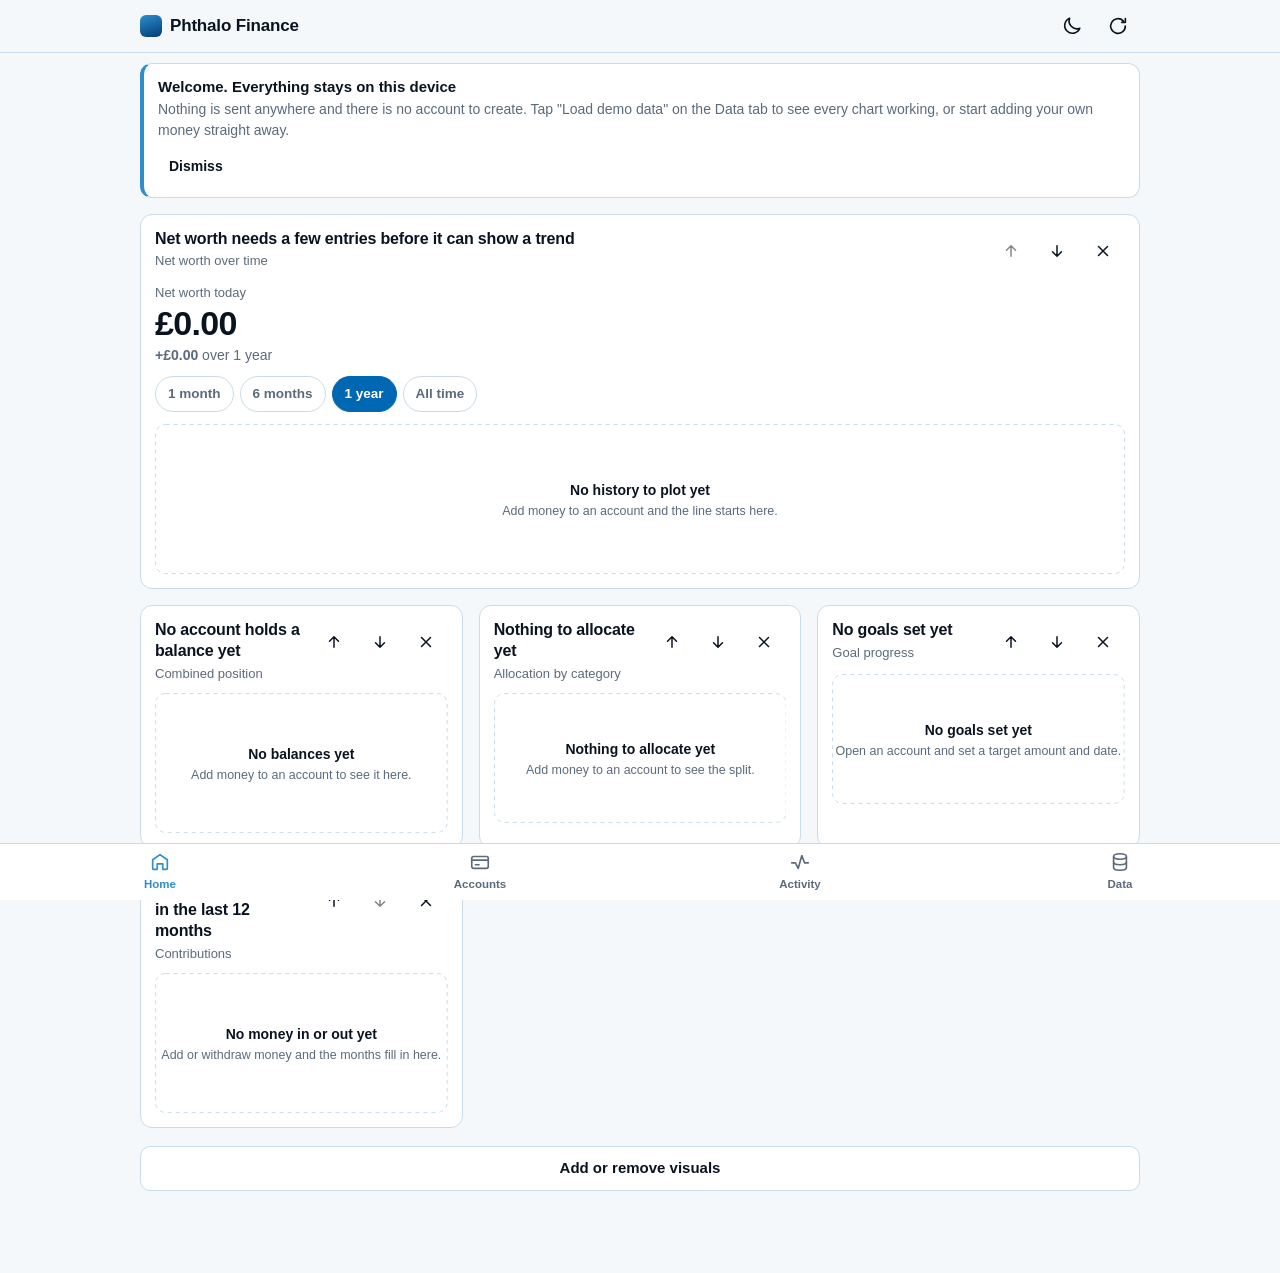
==== index.html @ 9fa89b0c "Add interface, charts, storage, PWA wrapper and browser test page Charts are hand drawn inline SVG a" ====
<!doctype html>
<html lang="en-GB" data-theme="dark">
<head>
<meta charset="utf-8">
<meta name="viewport" content="width=device-width, initial-scale=1, viewport-fit=cover">
<title>Phthalo Finance</title>
<meta name="description" content="A private net worth and savings tracker that keeps all of its data on your own device.">
<meta name="theme-color" content="#000F26" media="(prefers-color-scheme: dark)">
<meta name="theme-color" content="#F4F8FB" media="(prefers-color-scheme: light)">
<meta name="apple-mobile-web-app-capable" content="yes">
<meta name="apple-mobile-web-app-status-bar-style" content="black-translucent">
<meta name="apple-mobile-web-app-title" content="Phthalo">
<meta name="color-scheme" content="dark light">

<!-- Every path is relative so the app works from a project subfolder. -->
<link rel="manifest" href="./manifest.json">
<link rel="icon" href="./icons/icon-192.png" sizes="192x192" type="image/png">
<link rel="apple-touch-icon" href="./icons/apple-touch-icon.png">
<link rel="stylesheet" href="./styles.css">

<script>
  /* Resolve the saved theme before the first paint so there is no flash.
     Kept inline and tiny on purpose. */
  (function () {
    try {
      var raw = localStorage.getItem('phthalo.finance.v1');
      var setting = 'system';
      if (raw) {
        var parsed = JSON.parse(raw);
        if (parsed && parsed.settings && parsed.settings.theme) setting = parsed.settings.theme;
      }
      var resolved = setting;
      if (setting === 'system') {
        /* Dark is the default, so light is only used when the system asks for it. */
        resolved = window.matchMedia && window.matchMedia('(prefers-color-scheme: light)').matches
          ? 'light' : 'dark';
      }
      document.documentElement.setAttribute('data-theme', resolved);
    } catch (error) {
      document.documentElement.setAttribute('data-theme', 'dark');
    }
  }());
</script>
</head>
<body>

<header class="app-header">
  <div class="shell app-header-inner">
    <h1 class="app-title"><span class="app-mark" aria-hidden="true"></span> Phthalo Finance</h1>
    <div style="display:flex;gap:2px">
      <button type="button" class="button is-icon is-quiet" data-action="toggle-theme"
              aria-label="Switch between the light and dark theme" title="Switch theme">
        <svg class="tab-icon" viewBox="0 0 24 24" fill="none" stroke="currentColor" stroke-width="1.8" aria-hidden="true">
          <path d="M20.5 14.5A8.5 8.5 0 0 1 9.5 3.5a8.5 8.5 0 1 0 11 11Z" stroke-linejoin="round"/>
        </svg>
      </button>
      <button type="button" class="button is-icon is-quiet" data-action="refresh-prices"
              aria-label="Refresh unit prices from the internet" title="Refresh prices">
        <svg class="tab-icon" viewBox="0 0 24 24" fill="none" stroke="currentColor" stroke-width="1.8" aria-hidden="true">
          <path d="M20 12a8 8 0 1 1-2.3-5.6M20 4v4h-4" stroke-linecap="round" stroke-linejoin="round"/>
        </svg>
      </button>
    </div>
  </div>
</header>

<div class="shell">
  <div class="banner-area" id="banners" role="status" aria-live="polite"></div>
</div>

<main class="shell" id="main">
  <section id="view-home" class="view" aria-label="Home"></section>
  <section id="view-accounts" class="view" aria-label="Accounts" hidden></section>
  <section id="view-activity" class="view" aria-label="Activity" hidden></section>
  <section id="view-data" class="view" aria-label="Data and settings" hidden></section>
</main>

<nav class="tabbar" aria-label="Main">
  <button type="button" data-action="go" data-view="home" aria-current="page">
    <svg class="tab-icon" viewBox="0 0 24 24" fill="none" stroke="currentColor" stroke-width="1.8" aria-hidden="true">
      <path d="M4 19V9.5L12 4l8 5.5V19a1 1 0 0 1-1 1h-4v-6H9v6H5a1 1 0 0 1-1-1Z" stroke-linejoin="round"/>
    </svg>
    Home
  </button>
  <button type="button" data-action="go" data-view="accounts">
    <svg class="tab-icon" viewBox="0 0 24 24" fill="none" stroke="currentColor" stroke-width="1.8" aria-hidden="true">
      <rect x="3" y="6" width="18" height="13" rx="2"/><path d="M3 10h18M7 15h4" stroke-linecap="round"/>
    </svg>
    Accounts
  </button>
  <button type="button" data-action="go" data-view="activity">
    <svg class="tab-icon" viewBox="0 0 24 24" fill="none" stroke="currentColor" stroke-width="1.8" aria-hidden="true">
      <path d="M3 13h4l3 6 4-14 3 8h4" stroke-linecap="round" stroke-linejoin="round"/>
    </svg>
    Activity
  </button>
  <button type="button" data-action="go" data-view="data">
    <svg class="tab-icon" viewBox="0 0 24 24" fill="none" stroke="currentColor" stroke-width="1.8" aria-hidden="true">
      <ellipse cx="12" cy="6" rx="7" ry="3"/><path d="M5 6v6c0 1.7 3.1 3 7 3s7-1.3 7-3V6" />
      <path d="M5 12v6c0 1.7 3.1 3 7 3s7-1.3 7-3v-6"/>
    </svg>
    Data
  </button>
</nav>

<div class="sheet-backdrop" id="sheet-backdrop" hidden>
  <div class="sheet" id="sheet" role="dialog" aria-modal="true" aria-labelledby="sheet-title"></div>
</div>

<div class="tooltip" id="tooltip" role="tooltip" hidden></div>

<div class="recovery" id="recovery" hidden>
  <div class="recovery-inner">
    <h2>Something went wrong</h2>
    <p id="recovery-message">The app hit an unexpected problem. Your saved data has not been touched.
      Export a copy before you do anything else, then reload the page.</p>
    <div class="banner-actions">
      <button type="button" class="button is-primary" data-action="recovery-export">Export a backup</button>
      <button type="button" class="button" data-action="recovery-reload">Reload the app</button>
    </div>
    <details>
      <summary style="cursor:pointer;font-size:14px;min-height:44px;display:flex;align-items:center">Technical detail</summary>
      <pre id="recovery-detail"></pre>
    </details>
  </div>
</div>

<noscript>
  <div class="shell" style="padding-top:24px">
    <p style="font-size:15px">Phthalo Finance needs JavaScript to work. Everything runs on your
      own device and nothing is sent anywhere, but the app cannot draw the charts without it.</p>
  </div>
</noscript>

<script type="module" src="./src/app.js"></script>
</body>
</html>
---- styles.css ----
/* ==================================================================
   Phthalo Finance
   ------------------------------------------------------------------
   The palette is defined once here and used everywhere. Dark is the
   default. An inline script in index.html resolves the saved setting
   (system, light or dark) into a data-theme attribute on <html> before
   the first paint, so there is no flash and the CSS only needs two
   palettes rather than three.
   ================================================================== */

:root {
  /* The Phthalo Blue scale. These never change between themes. */
  --phthalo-950: #000F26;
  --phthalo-900: #001B3D;
  --phthalo-800: #002B5C;
  --phthalo-700: #003D7A;
  --phthalo-600: #005098;
  --phthalo-500: #0068B3;
  --phthalo-400: #2E8ECB;
  --phthalo-300: #6BB3DE;
  --phthalo-200: #A8D3EC;
  --phthalo-100: #D6E9F6;
  --phthalo-050: #EEF6FC;

  /* Supporting colours, used sparingly. */
  --positive: #1E8C6E;
  --negative: #C1452F;
  --accent:   #E0A33D;

  --radius: 12px;
  --gap: 16px;
  --tap: 44px;               /* minimum touch target */
  --font: -apple-system, BlinkMacSystemFont, "Segoe UI", Roboto, "Helvetica Neue",
          Arial, "Noto Sans", sans-serif;
  --shell: 720px;
}

/* ---------- Dark theme, the default ---------- */
:root, :root[data-theme="dark"] {
  --canvas:  #000F26;
  --surface: #001B3D;
  --raised:  #002B5C;
  --ink:     #EEF6FC;
  --muted:   #8FB4CE;
  --hairline: #2E5D85;
  --track:   #002B5C;

  /* Text safe variants. The specified --positive and --accent do not
     reach WCAG AA as body text, so text uses these instead. */
  --positive-text: #209475;
  --negative-text: #D4614D;
  --accent-text:   #E0A33D;

  /* Account series colours. On a dark background the scale runs from
     light to dark so every series stays visible. An account keeps the
     same slot, and therefore the same meaning, in every visual. */
  --series-0:  #EEF6FC;
  --series-1:  #D6E9F6;
  --series-2:  #A8D3EC;
  --series-3:  #6BB3DE;
  --series-4:  #2E8ECB;
  --series-5:  #0068B3;
  --series-6:  #005098;
  --series-7:  #003D7A;
  --series-8:  #002B5C;
  --series-9:  #001B3D;
  --series-10: #000F26;

  --series-0-text:  #0A1420;
  --series-1-text:  #0A1420;
  --series-2-text:  #0A1420;
  --series-3-text:  #0A1420;
  --series-4-text:  #0A1420;
  --series-5-text:  #FFFFFF;
  --series-6-text:  #FFFFFF;
  --series-7-text:  #FFFFFF;
  --series-8-text:  #FFFFFF;
  --series-9-text:  #FFFFFF;
  --series-10-text: #FFFFFF;
}

/* ---------- Light theme ---------- */
:root[data-theme="light"] {
  --canvas:  #F4F8FB;
  --surface: #FFFFFF;
  --raised:  #EEF6FC;
  --ink:     #0A1420;
  --muted:   #5B6B7C;
  --hairline: #C9DCEA;
  --track:   #D6E9F6;

  --positive-text: #1B7E63;
  --negative-text: #C1452F;
  --accent-text:   #966617;

  --series-0:  #000F26;
  --series-1:  #001B3D;
  --series-2:  #002B5C;
  --series-3:  #003D7A;
  --series-4:  #005098;
  --series-5:  #0068B3;
  --series-6:  #2E8ECB;
  --series-7:  #6BB3DE;
  --series-8:  #A8D3EC;
  --series-9:  #D6E9F6;
  --series-10: #EEF6FC;

  --series-0-text:  #FFFFFF;
  --series-1-text:  #FFFFFF;
  --series-2-text:  #FFFFFF;
  --series-3-text:  #FFFFFF;
  --series-4-text:  #FFFFFF;
  --series-5-text:  #FFFFFF;
  --series-6-text:  #0A1420;
  --series-7-text:  #0A1420;
  --series-8-text:  #0A1420;
  --series-9-text:  #0A1420;
  --series-10-text: #0A1420;
}

/* ================= Base ================= */

*, *::before, *::after { box-sizing: border-box; }

html { -webkit-text-size-adjust: 100%; }

body {
  margin: 0;
  font-family: var(--font);
  font-size: 16px;              /* never below the 14px minimum */
  line-height: 1.5;
  color: var(--ink);
  background: var(--canvas);
  font-variant-numeric: tabular-nums;
  overflow-x: hidden;           /* nothing may scroll sideways */
  padding-bottom: calc(72px + env(safe-area-inset-bottom, 0px));
  -webkit-tap-highlight-color: transparent;
}

h1, h2, h3 { line-height: 1.3; margin: 0; font-weight: 650; }
p { margin: 0; }
ul, ol, dl, dd { margin: 0; padding: 0; list-style: none; }

:focus-visible {
  outline: 3px solid var(--accent);
  outline-offset: 2px;
  border-radius: 4px;
}

.visually-hidden {
  position: absolute; width: 1px; height: 1px; margin: -1px;
  padding: 0; overflow: hidden; clip: rect(0 0 0 0); white-space: nowrap; border: 0;
}

/* ================= Shell ================= */

.shell {
  max-width: var(--shell);
  margin: 0 auto;
  padding: 0 12px;
  padding-left: max(12px, env(safe-area-inset-left, 0px));
  padding-right: max(12px, env(safe-area-inset-right, 0px));
}

.app-header {
  position: sticky;
  top: 0;
  z-index: 20;
  background: var(--canvas);
  padding-top: env(safe-area-inset-top, 0px);
  border-bottom: 1px solid var(--hairline);
}

.app-header-inner {
  display: flex;
  align-items: center;
  justify-content: space-between;
  gap: 8px;
  min-height: 52px;
}

.app-title {
  font-size: 17px;
  letter-spacing: -0.01em;
  display: flex;
  align-items: center;
  gap: 8px;
}

.app-mark {
  width: 22px; height: 22px; border-radius: 6px; flex: none;
  background: linear-gradient(160deg, var(--phthalo-400), var(--phthalo-700));
}

/* ================= Banners ================= */

.banner-area { display: grid; gap: 8px; margin: 10px 0 0; }

.banner {
  border: 1px solid var(--hairline);
  border-left: 4px solid var(--accent);
  background: var(--surface);
  border-radius: var(--radius);
  padding: 12px 14px;
  display: grid;
  gap: 8px;
  font-size: 14px;
}
.banner.is-error   { border-left-color: var(--negative); }
.banner.is-success { border-left-color: var(--positive); }
.banner.is-info    { border-left-color: var(--phthalo-400); }

.banner-title { font-weight: 650; font-size: 15px; }
.banner-body { color: var(--muted); }
.banner-actions { display: flex; flex-wrap: wrap; gap: 8px; }

/* ================= Buttons ================= */

.button {
  min-height: var(--tap);
  min-width: var(--tap);
  padding: 10px 16px;
  border-radius: 10px;
  border: 1px solid var(--hairline);
  background: var(--surface);
  color: var(--ink);
  font: inherit;
  font-size: 15px;
  font-weight: 600;
  cursor: pointer;
  display: inline-flex;
  align-items: center;
  justify-content: center;
  gap: 8px;
  transition: transform 90ms ease, background-color 120ms ease, border-color 120ms ease;
}
.button:hover { border-color: var(--phthalo-400); }
.button:active { transform: scale(0.97); background: var(--raised); }

.button.is-primary {
  background: var(--phthalo-500);
  border-color: var(--phthalo-500);
  color: #FFFFFF;
}
.button.is-primary:hover { background: var(--phthalo-600); border-color: var(--phthalo-600); }
.button.is-danger { color: var(--negative-text); border-color: var(--negative-text); }
.button.is-quiet { background: transparent; border-color: transparent; }
.button.is-small { min-height: 36px; padding: 6px 10px; font-size: 14px; }
.button.is-icon { padding: 8px; width: var(--tap); height: var(--tap); }
.button[disabled] { opacity: 0.5; cursor: not-allowed; }

/* ================= Cards and visuals ================= */

.visual-list { display: grid; gap: var(--gap); margin: var(--gap) 0; }

.card {
  background: var(--surface);
  border: 1px solid var(--hairline);
  border-radius: var(--radius);
  padding: 14px;
  overflow: hidden;             /* wide charts never push the page sideways */
}

.card-head {
  display: flex;
  align-items: flex-start;
  justify-content: space-between;
  gap: 8px;
  margin-bottom: 10px;
}

/* The title states the finding, not the mechanic. */
.card-title { font-size: 16px; font-weight: 650; letter-spacing: -0.01em; }
.card-subtitle { font-size: 13px; color: var(--muted); margin-top: 2px; }

.card-tools { display: flex; gap: 2px; flex: none; }

.chart { display: block; max-width: 100%; }

.chart-note { font-size: 12.5px; color: var(--muted); margin-top: 8px; }
.chart-error {
  font-size: 14px; color: var(--negative-text);
  border: 1px dashed var(--negative-text); border-radius: 10px; padding: 12px;
}

/* Chart text, kept above 11px so it stays readable on a phone. */
.axis-label       { font-size: 11.5px; fill: var(--muted); }
.bar-name         { font-size: 13px; fill: var(--ink); font-weight: 600; }
.bar-value        { font-size: 13px; fill: var(--ink); }
.bar-value.is-negative { fill: var(--negative-text); }
.segment-label    { font-size: 12px; font-weight: 650; }
.chart-empty-title { font-size: 14px; fill: var(--ink); font-weight: 600; }
.chart-empty-hint  { font-size: 12.5px; fill: var(--muted); }

/* High data to ink ratio: one faint zero line and nothing else. */
.zero-line { stroke: var(--hairline); stroke-width: 1; }
.line-path { fill: none; stroke: var(--phthalo-400); stroke-width: 2.5;
             stroke-linejoin: round; stroke-linecap: round; }
.line-end  { fill: var(--phthalo-400); }
.area-fill { fill: var(--phthalo-400); opacity: 0.13; }
.bar       { stroke: var(--hairline); stroke-width: 1; }
.goal-track { fill: var(--track); }
.pace-marker { stroke: var(--accent); stroke-width: 2.5; stroke-linecap: round; }
.hit { cursor: pointer; }
.bar:hover, .hit:hover { opacity: 0.85; }

/* ================= Hero ================= */
/* The most important number, top left, first thing read. */

.hero { margin-bottom: 10px; }
.hero-label { font-size: 13px; color: var(--muted); text-transform: none; }
.hero-value {
  font-size: 34px; font-weight: 700; letter-spacing: -0.02em; line-height: 1.15;
  margin: 2px 0;
}
.hero-change { font-size: 14px; font-weight: 600; }
.hero-change.is-positive { color: var(--positive-text); }
.hero-change.is-negative { color: var(--negative-text); }
.hero-change.is-flat     { color: var(--muted); }
.hero-period { color: var(--muted); font-weight: 400; }

.range-row { display: flex; gap: 6px; margin-bottom: 12px; flex-wrap: wrap; }
.range-button {
  min-height: 36px; padding: 6px 12px; border-radius: 999px;
  border: 1px solid var(--hairline); background: transparent; color: var(--muted);
  font: inherit; font-size: 13.5px; font-weight: 600; cursor: pointer;
}
.range-button.is-active {
  background: var(--phthalo-500); border-color: var(--phthalo-500); color: #FFFFFF;
}
.range-button:active { transform: scale(0.96); }

/* ================= Chart keys ================= */

.chart-key {
  display: flex; flex-wrap: wrap; gap: 6px 14px; margin-top: 10px; font-size: 13px;
}
.chart-key li { display: flex; align-items: center; gap: 6px; }
.swatch {
  width: 12px; height: 12px; border-radius: 3px; flex: none;
  border: 1px solid var(--hairline);
}
.key-name { color: var(--ink); }
.key-value { color: var(--muted); }

/* ================= Goals ================= */

.goal-block { padding: 10px 0; border-top: 1px solid var(--hairline); }
.goal-block:first-child { border-top: 0; padding-top: 0; }
.goal-head { display: flex; justify-content: space-between; align-items: baseline; gap: 8px; }
.goal-name { font-weight: 650; font-size: 15px; }
.goal-status { font-size: 12.5px; font-weight: 600; color: var(--muted); }
.status-behind, .status-overdue { color: var(--negative-text); }
.status-ahead, .status-reached, .status-exceeded { color: var(--positive-text); }
.status-on-track { color: var(--accent-text); }

.goal-facts {
  display: grid; grid-template-columns: repeat(2, minmax(0, 1fr));
  gap: 8px 12px; margin-top: 8px; font-size: 13.5px;
}
.goal-facts > div.wide { grid-column: 1 / -1; }
.goal-facts dt { color: var(--muted); font-size: 12.5px; }
.goal-facts dd { margin: 0; font-weight: 600; }

/* ================= Holdings ================= */

.holdings-list { display: grid; gap: 10px; }
.holding {
  display: grid;
  grid-template-columns: 14px 1fr auto;
  grid-template-areas: "sw name value" ". units value" ". price age";
  gap: 2px 8px; align-items: center; font-size: 13.5px;
  padding-bottom: 10px; border-bottom: 1px solid var(--hairline);
}
.holding:last-child { border-bottom: 0; padding-bottom: 0; }
.holding .swatch { grid-area: sw; }
.holding-name  { grid-area: name; font-weight: 650; }
.holding-units { grid-area: units; color: var(--muted); }
.holding-price { grid-area: price; color: var(--muted); font-size: 12.5px; }
.holding-value { grid-area: value; font-weight: 650; text-align: right; }
.holding-age   { grid-area: age; color: var(--muted); font-size: 12.5px; text-align: right; }
.holding-age.is-stale { color: var(--accent-text); }

/* ================= Lists (accounts, activity) ================= */

.row-list { display: grid; gap: 8px; }

.row {
  width: 100%;
  min-height: var(--tap);
  display: grid;
  grid-template-columns: 12px 1fr auto;
  align-items: center;
  gap: 10px;
  padding: 12px;
  background: var(--surface);
  border: 1px solid var(--hairline);
  border-radius: var(--radius);
  color: inherit;
  font: inherit;
  text-align: left;
  cursor: pointer;
}
.row:active { transform: scale(0.995); background: var(--raised); }
.row-stripe { width: 12px; height: 34px; border-radius: 4px; border: 1px solid var(--hairline); }
.row-main { min-width: 0; }
.row-name { font-weight: 650; font-size: 15px; overflow: hidden; text-overflow: ellipsis; white-space: nowrap; }
.row-meta { font-size: 12.5px; color: var(--muted); }
.row-value { font-weight: 650; text-align: right; white-space: nowrap; }
.row-value.is-negative { color: var(--negative-text); }
.row-value .row-sub { display: block; font-weight: 400; font-size: 12.5px; color: var(--muted); }
.row.is-archived { opacity: 0.6; }

.section-head {
  display: flex; align-items: center; justify-content: space-between;
  gap: 8px; margin: 18px 0 10px;
}
.section-title { font-size: 15px; font-weight: 650; }
.section-hint { font-size: 13px; color: var(--muted); margin-bottom: 10px; }

.empty-note {
  border: 1px dashed var(--hairline); border-radius: var(--radius);
  padding: 20px 16px; text-align: center; color: var(--muted); font-size: 14px;
}

/* ================= Forms ================= */

.field { display: grid; gap: 6px; margin-bottom: 14px; }
.field > label { font-size: 13.5px; font-weight: 600; color: var(--muted); }

.input, .select, .textarea {
  width: 100%;
  min-height: var(--tap);
  padding: 11px 12px;
  font: inherit;
  font-size: 16px;              /* 16px stops iOS zooming the page on focus */
  color: var(--ink);
  background: var(--surface);
  border: 1px solid var(--hairline);
  border-radius: 10px;
}
.textarea { min-height: 72px; resize: vertical; }
.input:focus, .select:focus, .textarea:focus { border-color: var(--phthalo-400); }

.field-error { font-size: 13px; color: var(--negative-text); font-weight: 600; }
.field-hint  { font-size: 12.5px; color: var(--muted); }
.input.has-error, .select.has-error { border-color: var(--negative-text); }

.field-row { display: grid; grid-template-columns: 1fr 1fr; gap: 10px; }

.segmented { display: flex; gap: 0; border: 1px solid var(--hairline); border-radius: 10px; overflow: hidden; }
.segmented button {
  flex: 1; min-height: var(--tap); border: 0; background: var(--surface);
  color: var(--muted); font: inherit; font-size: 14.5px; font-weight: 600; cursor: pointer;
}
.segmented button + button { border-left: 1px solid var(--hairline); }
.segmented button[aria-pressed="true"] { background: var(--phthalo-500); color: #FFFFFF; }

.form-actions { display: flex; gap: 10px; margin-top: 18px; }
.form-actions .button { flex: 1; }

/* ================= Sheet (modal) ================= */

.sheet-backdrop {
  position: fixed; inset: 0; z-index: 50;
  background: rgba(0, 15, 38, 0.55);
  display: flex; align-items: flex-end; justify-content: center;
}
.sheet-backdrop[hidden] { display: none; }

.sheet {
  background: var(--canvas);
  width: 100%; max-width: var(--shell);
  max-height: 92vh; overflow-y: auto;
  border-radius: 16px 16px 0 0;
  border: 1px solid var(--hairline);
  padding: 16px;
  padding-bottom: calc(20px + env(safe-area-inset-bottom, 0px));
  animation: sheet-in 180ms ease-out;
}
@keyframes sheet-in { from { transform: translateY(18px); opacity: 0.6; } to { transform: none; opacity: 1; } }

.sheet-head {
  display: flex; align-items: center; justify-content: space-between;
  gap: 8px; margin-bottom: 14px; position: sticky; top: -16px;
  background: var(--canvas); padding: 4px 0 8px; z-index: 1;
}
.sheet-title { font-size: 18px; font-weight: 650; }

/* ================= Bottom navigation ================= */

.tabbar {
  position: fixed; bottom: 0; left: 0; right: 0; z-index: 30;
  display: flex;
  background: var(--surface);
  border-top: 1px solid var(--hairline);
  padding-bottom: env(safe-area-inset-bottom, 0px);
}
.tabbar button {
  flex: 1; min-height: 56px; border: 0; background: transparent;
  color: var(--muted); font: inherit; font-size: 11.5px; font-weight: 600;
  cursor: pointer; display: flex; flex-direction: column; align-items: center;
  justify-content: center; gap: 3px; padding: 6px 2px;
}
.tabbar button[aria-current="page"] { color: var(--phthalo-400); }
.tabbar button:active { background: var(--raised); }
.tab-icon { width: 22px; height: 22px; display: block; }

/* ================= Tooltip ================= */

.tooltip {
  position: fixed; z-index: 60; pointer-events: none;
  background: var(--ink); color: var(--canvas);
  font-size: 13px; font-weight: 600; line-height: 1.35;
  padding: 7px 10px; border-radius: 8px; max-width: 230px;
}
.tooltip[hidden] { display: none; }

/* ================= Gallery ================= */

.gallery-item {
  display: grid; grid-template-columns: 1fr auto auto auto;
  align-items: center; gap: 8px;
  padding: 10px 12px; border: 1px solid var(--hairline);
  border-radius: var(--radius); background: var(--surface);
}
.gallery-name { font-weight: 650; font-size: 14.5px; }
.gallery-blurb { font-size: 12.5px; color: var(--muted); }

.switch { min-width: var(--tap); min-height: var(--tap); display: grid; place-items: center; }

/* ================= Recovery screen ================= */

.recovery {
  position: fixed; inset: 0; z-index: 100;
  background: var(--canvas); color: var(--ink);
  padding: 24px; padding-top: calc(24px + env(safe-area-inset-top, 0px));
  overflow-y: auto;
}
.recovery[hidden] { display: none; }
.recovery-inner { max-width: 560px; margin: 0 auto; display: grid; gap: 14px; }
.recovery h2 { font-size: 20px; }
.recovery p { font-size: 15px; color: var(--muted); }
.recovery pre {
  background: var(--surface); border: 1px solid var(--hairline); border-radius: 10px;
  padding: 12px; font-size: 12px; overflow-x: auto; white-space: pre-wrap; word-break: break-word;
  max-height: 220px; color: var(--ink);
}

/* ================= Wider screens ================= */

@media (min-width: 640px) {
  .shell { padding: 0 20px; }
  .visual-list { grid-template-columns: repeat(2, minmax(0, 1fr)); }
  .visual-list > .card.is-wide { grid-column: 1 / -1; }
  .goal-facts { grid-template-columns: repeat(3, minmax(0, 1fr)); }
  .sheet { border-radius: 16px; margin-bottom: 24px; }
  .sheet-backdrop { align-items: center; padding: 20px; }
}

@media (min-width: 900px) {
  :root { --shell: 1040px; }
  .visual-list { grid-template-columns: repeat(3, minmax(0, 1fr)); }
}

@media (prefers-reduced-motion: reduce) {
  *, *::before, *::after {
    animation-duration: 0.01ms !important;
    transition-duration: 0.01ms !important;
  }
}

@media print {
  .tabbar, .card-tools, .range-row, .banner-actions { display: none !important; }
}
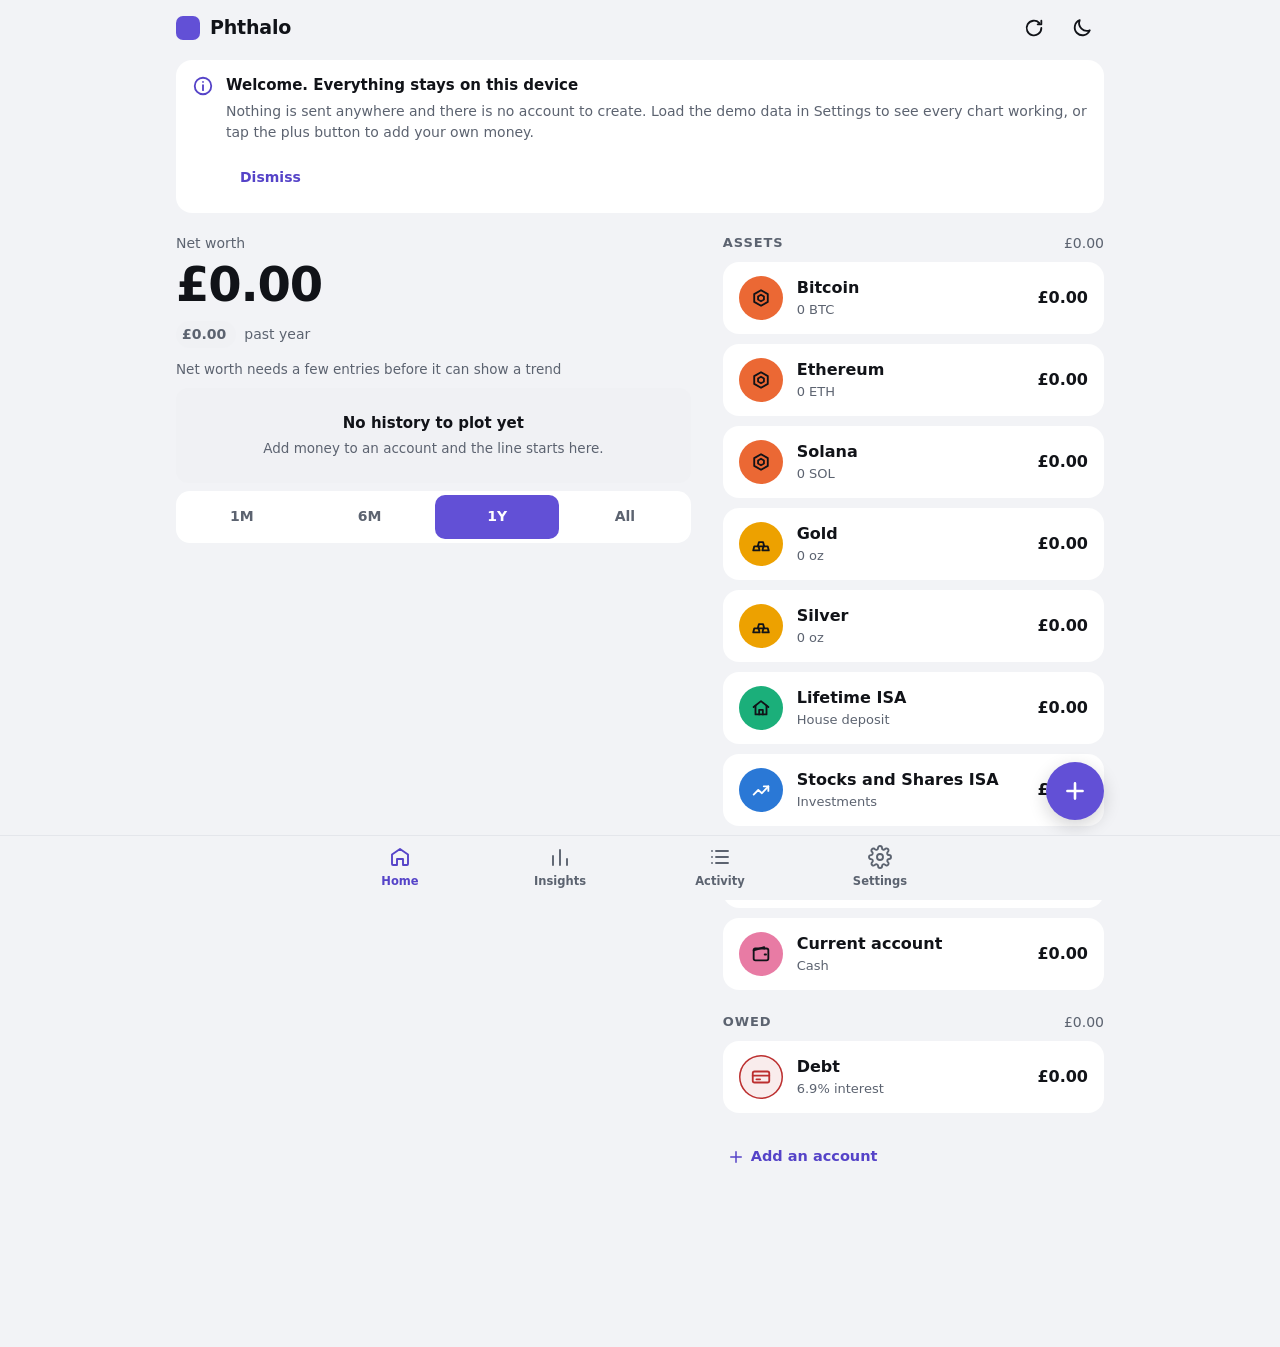
==== commit 223cc942: "Redesign: near black theme and Savings Goal style screens The dark theme was navy on navy with dark " ====
--- a/index.html
+++ b/index.html
@@ -5,23 +5,26 @@
 <meta name="viewport" content="width=device-width, initial-scale=1, viewport-fit=cover">
 <title>Phthalo Finance</title>
 <meta name="description" content="A private net worth and savings tracker that keeps all of its data on your own device.">
-<meta name="theme-color" content="#000F26" media="(prefers-color-scheme: dark)">
-<meta name="theme-color" content="#F4F8FB" media="(prefers-color-scheme: light)">
+<meta name="theme-color" content="#0F1013">
 <meta name="apple-mobile-web-app-capable" content="yes">
+<meta name="mobile-web-app-capable" content="yes">
 <meta name="apple-mobile-web-app-status-bar-style" content="black-translucent">
 <meta name="apple-mobile-web-app-title" content="Phthalo">
 <meta name="color-scheme" content="dark light">
 
 <!-- Every path is relative so the app works from a project subfolder. -->
 <link rel="manifest" href="./manifest.json">
+<link rel="icon" href="./icons/favicon-32.png" sizes="32x32" type="image/png">
 <link rel="icon" href="./icons/icon-192.png" sizes="192x192" type="image/png">
 <link rel="apple-touch-icon" href="./icons/apple-touch-icon.png">
 <link rel="stylesheet" href="./styles.css">
 
 <script>
   /* Resolve the saved theme before the first paint so there is no flash.
-     Kept inline and tiny on purpose. */
+     Kept inline and tiny on purpose. Dark is used unless the system or the
+     saved setting asks for light. */
   (function () {
+    var resolved = 'dark';
     try {
       var raw = localStorage.getItem('phthalo.finance.v1');
       var setting = 'system';
@@ -29,35 +32,36 @@
         var parsed = JSON.parse(raw);
         if (parsed && parsed.settings && parsed.settings.theme) setting = parsed.settings.theme;
       }
-      var resolved = setting;
-      if (setting === 'system') {
-        /* Dark is the default, so light is only used when the system asks for it. */
+      resolved = setting;
+      if (setting !== 'light' && setting !== 'dark') {
         resolved = window.matchMedia && window.matchMedia('(prefers-color-scheme: light)').matches
           ? 'light' : 'dark';
       }
-      document.documentElement.setAttribute('data-theme', resolved);
     } catch (error) {
-      document.documentElement.setAttribute('data-theme', 'dark');
+      resolved = 'dark';
     }
+    document.documentElement.setAttribute('data-theme', resolved);
+    var meta = document.querySelector('meta[name="theme-color"]');
+    if (meta) meta.setAttribute('content', resolved === 'light' ? '#F2F3F6' : '#0F1013');
   }());
 </script>
 </head>
 <body>
 
-<header class="app-header">
-  <div class="shell app-header-inner">
-    <h1 class="app-title"><span class="app-mark" aria-hidden="true"></span> Phthalo Finance</h1>
-    <div style="display:flex;gap:2px">
-      <button type="button" class="button is-icon is-quiet" data-action="toggle-theme"
-              aria-label="Switch between the light and dark theme" title="Switch theme">
-        <svg class="tab-icon" viewBox="0 0 24 24" fill="none" stroke="currentColor" stroke-width="1.8" aria-hidden="true">
-          <path d="M20.5 14.5A8.5 8.5 0 0 1 9.5 3.5a8.5 8.5 0 1 0 11 11Z" stroke-linejoin="round"/>
+<header class="appbar" id="appbar">
+  <div class="shell appbar-inner">
+    <h1 class="brand"><span class="brand-mark" aria-hidden="true"></span>Phthalo</h1>
+    <div class="appbar-actions">
+      <button type="button" class="icon-button" data-action="refresh-prices"
+              aria-label="Refresh unit prices from the internet" title="Refresh prices">
+        <svg viewBox="0 0 24 24" fill="none" stroke="currentColor" stroke-width="2" aria-hidden="true">
+          <path d="M20 12a8 8 0 1 1-2.3-5.6M20 4v4h-4" stroke-linecap="round" stroke-linejoin="round"/>
         </svg>
       </button>
-      <button type="button" class="button is-icon is-quiet" data-action="refresh-prices"
-              aria-label="Refresh unit prices from the internet" title="Refresh prices">
-        <svg class="tab-icon" viewBox="0 0 24 24" fill="none" stroke="currentColor" stroke-width="1.8" aria-hidden="true">
-          <path d="M20 12a8 8 0 1 1-2.3-5.6M20 4v4h-4" stroke-linecap="round" stroke-linejoin="round"/>
+      <button type="button" class="icon-button" data-action="toggle-theme"
+              aria-label="Switch between the light and dark theme" title="Switch theme">
+        <svg viewBox="0 0 24 24" fill="none" stroke="currentColor" stroke-width="2" aria-hidden="true">
+          <path d="M20.5 14.5A8.5 8.5 0 0 1 9.5 3.5a8.5 8.5 0 1 0 11 11Z" stroke-linejoin="round"/>
         </svg>
       </button>
     </div>
@@ -70,41 +74,48 @@
 
 <main class="shell" id="main">
   <section id="view-home" class="view" aria-label="Home"></section>
-  <section id="view-accounts" class="view" aria-label="Accounts" hidden></section>
+  <section id="view-insights" class="view" aria-label="Insights" hidden></section>
   <section id="view-activity" class="view" aria-label="Activity" hidden></section>
-  <section id="view-data" class="view" aria-label="Data and settings" hidden></section>
+  <section id="view-settings" class="view" aria-label="Settings" hidden></section>
+  <section id="view-account" class="view" aria-label="Account" hidden></section>
 </main>
 
-<nav class="tabbar" aria-label="Main">
+<button type="button" class="fab" id="fab" data-action="fab" aria-label="Add an entry">
+  <svg viewBox="0 0 24 24" fill="none" stroke="currentColor" stroke-width="2.4" aria-hidden="true">
+    <path d="M12 5v14M5 12h14" stroke-linecap="round"/>
+  </svg>
+</button>
+
+<nav class="tabbar" id="tabbar" aria-label="Main">
   <button type="button" data-action="go" data-view="home" aria-current="page">
-    <svg class="tab-icon" viewBox="0 0 24 24" fill="none" stroke="currentColor" stroke-width="1.8" aria-hidden="true">
+    <svg viewBox="0 0 24 24" fill="none" stroke="currentColor" stroke-width="1.9" aria-hidden="true">
       <path d="M4 19V9.5L12 4l8 5.5V19a1 1 0 0 1-1 1h-4v-6H9v6H5a1 1 0 0 1-1-1Z" stroke-linejoin="round"/>
     </svg>
-    Home
+    <span>Home</span>
   </button>
-  <button type="button" data-action="go" data-view="accounts">
-    <svg class="tab-icon" viewBox="0 0 24 24" fill="none" stroke="currentColor" stroke-width="1.8" aria-hidden="true">
-      <rect x="3" y="6" width="18" height="13" rx="2"/><path d="M3 10h18M7 15h4" stroke-linecap="round"/>
+  <button type="button" data-action="go" data-view="insights">
+    <svg viewBox="0 0 24 24" fill="none" stroke="currentColor" stroke-width="1.9" aria-hidden="true">
+      <path d="M5 20V11M12 20V5M19 20v-6" stroke-linecap="round"/>
     </svg>
-    Accounts
+    <span>Insights</span>
   </button>
   <button type="button" data-action="go" data-view="activity">
-    <svg class="tab-icon" viewBox="0 0 24 24" fill="none" stroke="currentColor" stroke-width="1.8" aria-hidden="true">
-      <path d="M3 13h4l3 6 4-14 3 8h4" stroke-linecap="round" stroke-linejoin="round"/>
+    <svg viewBox="0 0 24 24" fill="none" stroke="currentColor" stroke-width="1.9" aria-hidden="true">
+      <path d="M8 6h12M8 12h12M8 18h12M4 6h.01M4 12h.01M4 18h.01" stroke-linecap="round"/>
     </svg>
-    Activity
+    <span>Activity</span>
   </button>
-  <button type="button" data-action="go" data-view="data">
-    <svg class="tab-icon" viewBox="0 0 24 24" fill="none" stroke="currentColor" stroke-width="1.8" aria-hidden="true">
-      <ellipse cx="12" cy="6" rx="7" ry="3"/><path d="M5 6v6c0 1.7 3.1 3 7 3s7-1.3 7-3V6" />
-      <path d="M5 12v6c0 1.7 3.1 3 7 3s7-1.3 7-3v-6"/>
+  <button type="button" data-action="go" data-view="settings">
+    <svg viewBox="0 0 24 24" fill="none" stroke="currentColor" stroke-width="1.9" aria-hidden="true">
+      <circle cx="12" cy="12" r="3"/>
+      <path d="M19.4 15a1.7 1.7 0 0 0 .3 1.8l.1.1a2 2 0 1 1-2.8 2.8l-.1-.1a1.7 1.7 0 0 0-1.8-.3 1.7 1.7 0 0 0-1 1.5V21a2 2 0 1 1-4 0v-.1a1.7 1.7 0 0 0-1.1-1.5 1.7 1.7 0 0 0-1.8.3l-.1.1a2 2 0 1 1-2.8-2.8l.1-.1a1.7 1.7 0 0 0 .3-1.8 1.7 1.7 0 0 0-1.5-1H3a2 2 0 1 1 0-4h.1a1.7 1.7 0 0 0 1.5-1.1 1.7 1.7 0 0 0-.3-1.8l-.1-.1a2 2 0 1 1 2.8-2.8l.1.1a1.7 1.7 0 0 0 1.8.3H9a1.7 1.7 0 0 0 1-1.5V3a2 2 0 1 1 4 0v.1a1.7 1.7 0 0 0 1 1.5 1.7 1.7 0 0 0 1.8-.3l.1-.1a2 2 0 1 1 2.8 2.8l-.1.1a1.7 1.7 0 0 0-.3 1.8V9a1.7 1.7 0 0 0 1.5 1H21a2 2 0 1 1 0 4h-.1a1.7 1.7 0 0 0-1.5 1Z"/>
     </svg>
-    Data
+    <span>Settings</span>
   </button>
 </nav>
 
 <div class="sheet-backdrop" id="sheet-backdrop" hidden>
-  <div class="sheet" id="sheet" role="dialog" aria-modal="true" aria-labelledby="sheet-title"></div>
+  <div class="sheet" id="sheet" role="dialog" aria-modal="true" aria-labelledby="sheet-title" tabindex="-1"></div>
 </div>
 
 <div class="tooltip" id="tooltip" role="tooltip" hidden></div>
@@ -114,12 +125,12 @@
     <h2>Something went wrong</h2>
     <p id="recovery-message">The app hit an unexpected problem. Your saved data has not been touched.
       Export a copy before you do anything else, then reload the page.</p>
-    <div class="banner-actions">
+    <div class="button-row">
       <button type="button" class="button is-primary" data-action="recovery-export">Export a backup</button>
       <button type="button" class="button" data-action="recovery-reload">Reload the app</button>
     </div>
     <details>
-      <summary style="cursor:pointer;font-size:14px;min-height:44px;display:flex;align-items:center">Technical detail</summary>
+      <summary>Technical detail</summary>
       <pre id="recovery-detail"></pre>
     </details>
   </div>
@@ -127,11 +138,42 @@
 
 <noscript>
   <div class="shell" style="padding-top:24px">
-    <p style="font-size:15px">Phthalo Finance needs JavaScript to work. Everything runs on your
-      own device and nothing is sent anywhere, but the app cannot draw the charts without it.</p>
+    <p>Phthalo Finance needs JavaScript to work. Everything runs on your own device and nothing
+      is sent anywhere, but the app cannot draw the charts without it.</p>
   </div>
 </noscript>
 
 <script type="module" src="./src/app.js"></script>
+<script>
+  /* One time repair. A copy installed before October 2026 has a service
+     worker that served the page from the network but the scripts from its
+     cache, so on its first visit after an update it can pair this page with
+     old scripts. If the app's own code has not started once the page has
+     loaded, unregister the old worker, clear the app's caches and reload
+     once, which fetches files that match. Saved data lives in localStorage
+     and is never touched. */
+  window.addEventListener('load', function () {
+    setTimeout(function () {
+      if (document.documentElement.getAttribute('data-app') === 'ready') return;
+      try {
+        if (sessionStorage.getItem('phthalo.repaired')) return;
+        sessionStorage.setItem('phthalo.repaired', '1');
+      } catch (error) { return; }
+      var jobs = [];
+      if (navigator.serviceWorker) {
+        jobs.push(navigator.serviceWorker.getRegistrations().then(function (list) {
+          return Promise.all(list.map(function (r) { return r.unregister(); }));
+        }));
+      }
+      if (window.caches) {
+        jobs.push(caches.keys().then(function (keys) {
+          return Promise.all(keys.filter(function (k) { return k.indexOf('phthalo-finance-') === 0; })
+            .map(function (k) { return caches.delete(k); }));
+        }));
+      }
+      Promise.all(jobs).then(function () { location.reload(); }, function () { location.reload(); });
+    }, 400);
+  });
+</script>
 </body>
 </html>
--- a/styles.css
+++ b/styles.css
@@ -1,469 +1,783 @@
 /* ==================================================================
    Phthalo Finance
    ------------------------------------------------------------------
-   The palette is defined once here and used everywhere. Dark is the
-   default. An inline script in index.html resolves the saved setting
-   (system, light or dark) into a data-theme attribute on <html> before
-   the first paint, so there is no flash and the CSS only needs two
-   palettes rather than three.
+   A near black dark theme with crisp white text, and a matching light
+   theme. Every colour below was measured before it was used, and the
+   values are mirrored in THEME_COLOURS and CATEGORY_COLOURS in
+   src/logic.js. A test reads this file and fails if the two disagree.
+
+   An inline script in index.html resolves the saved setting (system,
+   light or dark) into data-theme on <html> before the first paint, so
+   there are only two palettes here and never a flash.
    ================================================================== */
 
 :root {
-  /* The Phthalo Blue scale. These never change between themes. */
-  --phthalo-950: #000F26;
-  --phthalo-900: #001B3D;
-  --phthalo-800: #002B5C;
-  --phthalo-700: #003D7A;
-  --phthalo-600: #005098;
-  --phthalo-500: #0068B3;
-  --phthalo-400: #2E8ECB;
-  --phthalo-300: #6BB3DE;
-  --phthalo-200: #A8D3EC;
-  --phthalo-100: #D6E9F6;
-  --phthalo-050: #EEF6FC;
-
-  /* Supporting colours, used sparingly. */
-  --positive: #1E8C6E;
-  --negative: #C1452F;
-  --accent:   #E0A33D;
-
-  --radius: 12px;
+  --radius-card: 16px;
+  --radius-control: 12px;
   --gap: 16px;
   --tap: 44px;               /* minimum touch target */
-  --font: -apple-system, BlinkMacSystemFont, "Segoe UI", Roboto, "Helvetica Neue",
-          Arial, "Noto Sans", sans-serif;
-  --shell: 720px;
-}
-
-/* ---------- Dark theme, the default ---------- */
-:root, :root[data-theme="dark"] {
-  --canvas:  #000F26;
-  --surface: #001B3D;
-  --raised:  #002B5C;
-  --ink:     #EEF6FC;
-  --muted:   #8FB4CE;
-  --hairline: #2E5D85;
-  --track:   #002B5C;
-
-  /* Text safe variants. The specified --positive and --accent do not
-     reach WCAG AA as body text, so text uses these instead. */
-  --positive-text: #209475;
-  --negative-text: #D4614D;
-  --accent-text:   #E0A33D;
-
-  /* Account series colours. On a dark background the scale runs from
-     light to dark so every series stays visible. An account keeps the
-     same slot, and therefore the same meaning, in every visual. */
-  --series-0:  #EEF6FC;
-  --series-1:  #D6E9F6;
-  --series-2:  #A8D3EC;
-  --series-3:  #6BB3DE;
-  --series-4:  #2E8ECB;
-  --series-5:  #0068B3;
-  --series-6:  #005098;
-  --series-7:  #003D7A;
-  --series-8:  #002B5C;
-  --series-9:  #001B3D;
-  --series-10: #000F26;
-
-  --series-0-text:  #0A1420;
-  --series-1-text:  #0A1420;
-  --series-2-text:  #0A1420;
-  --series-3-text:  #0A1420;
-  --series-4-text:  #0A1420;
-  --series-5-text:  #FFFFFF;
-  --series-6-text:  #FFFFFF;
-  --series-7-text:  #FFFFFF;
-  --series-8-text:  #FFFFFF;
-  --series-9-text:  #FFFFFF;
-  --series-10-text: #FFFFFF;
-}
-
-/* ---------- Light theme ---------- */
+  --tabbar: 64px;
+  --font: system-ui, -apple-system, "Segoe UI", Roboto, "Helvetica Neue", Arial, sans-serif;
+  --shell: 640px;
+}
+
+/* ---------- Dark, the default ---------- */
+:root,
+:root[data-theme="dark"] {
+  color-scheme: dark;
+  --canvas: #0F1013;
+  --surface: #1A1B1F;
+  --raised: #25272C;
+  --hairline: #2D3036;
+  --axis: #3D4047;
+  --ink: #F4F5F7;
+  --muted: #9AA1AC;
+  --accent: #9085E9;
+  --accent-ink: #0F1013;
+  --accent-text: #B1A8FF;
+  --accent-wash: rgba(144, 133, 233, 0.16);
+  --positive: #0CA30C;
+  --positive-text: #2FC24A;
+  --positive-wash: rgba(47, 194, 74, 0.14);
+  --negative: #D03B3B;
+  --negative-text: #FF6B63;
+  --negative-wash: rgba(255, 107, 99, 0.14);
+  --warning: #FAB219;
+  --warning-text: #FAB219;
+  --warning-wash: rgba(250, 178, 25, 0.14);
+  --scrim: rgba(0, 0, 0, 0.62);
+  --lift: 0 6px 20px rgba(0, 0, 0, 0.45);
+
+  /* Colour means category, everywhere it appears. */
+  --cat-crypto: #D95926;
+  --cat-property: #199E70;
+  --cat-investments: #3987E5;
+  --cat-metals: #C98500;
+  --cat-cash: #D55181;
+  --cat-debt: #D03B3B;
+  --cat-crypto-ink: #111318;
+  --cat-property-ink: #111318;
+  --cat-investments-ink: #111318;
+  --cat-metals-ink: #111318;
+  --cat-cash-ink: #111318;
+  --cat-debt-ink: #FFFFFF;
+}
+
+/* ---------- Light ---------- */
 :root[data-theme="light"] {
-  --canvas:  #F4F8FB;
+  color-scheme: light;
+  --canvas: #F2F3F6;
   --surface: #FFFFFF;
-  --raised:  #EEF6FC;
-  --ink:     #0A1420;
-  --muted:   #5B6B7C;
-  --hairline: #C9DCEA;
-  --track:   #D6E9F6;
-
-  --positive-text: #1B7E63;
-  --negative-text: #C1452F;
-  --accent-text:   #966617;
-
-  --series-0:  #000F26;
-  --series-1:  #001B3D;
-  --series-2:  #002B5C;
-  --series-3:  #003D7A;
-  --series-4:  #005098;
-  --series-5:  #0068B3;
-  --series-6:  #2E8ECB;
-  --series-7:  #6BB3DE;
-  --series-8:  #A8D3EC;
-  --series-9:  #D6E9F6;
-  --series-10: #EEF6FC;
-
-  --series-0-text:  #FFFFFF;
-  --series-1-text:  #FFFFFF;
-  --series-2-text:  #FFFFFF;
-  --series-3-text:  #FFFFFF;
-  --series-4-text:  #FFFFFF;
-  --series-5-text:  #FFFFFF;
-  --series-6-text:  #0A1420;
-  --series-7-text:  #0A1420;
-  --series-8-text:  #0A1420;
-  --series-9-text:  #0A1420;
-  --series-10-text: #0A1420;
+  --raised: #F0F1F4;
+  --hairline: #E4E6EB;
+  --axis: #C5CAD2;
+  --ink: #111318;
+  --muted: #5C6370;
+  --accent: #6250D6;
+  --accent-ink: #FFFFFF;
+  --accent-text: #5543C8;
+  --accent-wash: rgba(98, 80, 214, 0.10);
+  --positive: #0CA30C;
+  --positive-text: #0B6E2B;
+  --positive-wash: rgba(11, 110, 43, 0.10);
+  --negative: #D03B3B;
+  --negative-text: #BC2F2F;
+  --negative-wash: rgba(188, 47, 47, 0.09);
+  --warning: #FAB219;
+  --warning-text: #875A00;
+  --warning-wash: rgba(250, 178, 25, 0.16);
+  --scrim: rgba(17, 19, 24, 0.40);
+  --lift: 0 6px 18px rgba(17, 19, 24, 0.18);
+
+  --cat-crypto: #EB6834;
+  --cat-property: #1BAF7A;
+  --cat-investments: #2A78D6;
+  --cat-metals: #EDA100;
+  --cat-cash: #E87BA4;
+  --cat-debt: #D03B3B;
+  --cat-crypto-ink: #111318;
+  --cat-property-ink: #111318;
+  --cat-investments-ink: #FFFFFF;
+  --cat-metals-ink: #111318;
+  --cat-cash-ink: #111318;
+  --cat-debt-ink: #FFFFFF;
 }
 
 /* ================= Base ================= */
 
 *, *::before, *::after { box-sizing: border-box; }
 
-html { -webkit-text-size-adjust: 100%; }
+html { -webkit-text-size-adjust: 100%; background: var(--canvas); }
 
 body {
   margin: 0;
   font-family: var(--font);
-  font-size: 16px;              /* never below the 14px minimum */
+  font-size: 16px;
   line-height: 1.5;
   color: var(--ink);
   background: var(--canvas);
-  font-variant-numeric: tabular-nums;
-  overflow-x: hidden;           /* nothing may scroll sideways */
-  padding-bottom: calc(72px + env(safe-area-inset-bottom, 0px));
+  overflow-x: hidden;
+  /* Room for the tab bar and the add button, so the last card can scroll clear of both. */
+  padding-bottom: calc(var(--tabbar) + 96px + env(safe-area-inset-bottom, 0px));
   -webkit-tap-highlight-color: transparent;
-}
-
-h1, h2, h3 { line-height: 1.3; margin: 0; font-weight: 650; }
+  -webkit-font-smoothing: antialiased;
+}
+
+h1, h2, h3 { line-height: 1.25; margin: 0; font-weight: 700; }
 p { margin: 0; }
 ul, ol, dl, dd { margin: 0; padding: 0; list-style: none; }
+svg { display: block; }
 
 :focus-visible {
-  outline: 3px solid var(--accent);
+  outline: 2px solid var(--accent-text);
   outline-offset: 2px;
-  border-radius: 4px;
+  border-radius: 6px;
 }
 
 .visually-hidden {
-  position: absolute; width: 1px; height: 1px; margin: -1px;
-  padding: 0; overflow: hidden; clip: rect(0 0 0 0); white-space: nowrap; border: 0;
-}
+  position: absolute; width: 1px; height: 1px; margin: -1px; padding: 0;
+  overflow: hidden; clip: rect(0 0 0 0); white-space: nowrap; border: 0;
+}
+
+.num { font-variant-numeric: tabular-nums; }
+.muted { color: var(--muted); }
+.is-positive { color: var(--positive-text); }
+.is-negative { color: var(--negative-text); }
 
 /* ================= Shell ================= */
 
 .shell {
   max-width: var(--shell);
   margin: 0 auto;
-  padding: 0 12px;
-  padding-left: max(12px, env(safe-area-inset-left, 0px));
-  padding-right: max(12px, env(safe-area-inset-right, 0px));
-}
-
-.app-header {
+  padding-left: max(16px, env(safe-area-inset-left, 0px));
+  padding-right: max(16px, env(safe-area-inset-right, 0px));
+}
+
+.appbar {
   position: sticky;
   top: 0;
   z-index: 20;
   background: var(--canvas);
   padding-top: env(safe-area-inset-top, 0px);
-  border-bottom: 1px solid var(--hairline);
-}
-
-.app-header-inner {
+}
+
+.appbar-inner {
   display: flex;
   align-items: center;
   justify-content: space-between;
-  gap: 8px;
-  min-height: 52px;
-}
-
-.app-title {
-  font-size: 17px;
-  letter-spacing: -0.01em;
+  min-height: 56px;
+}
+
+.brand {
   display: flex;
   align-items: center;
-  gap: 8px;
-}
-
-.app-mark {
-  width: 22px; height: 22px; border-radius: 6px; flex: none;
-  background: linear-gradient(160deg, var(--phthalo-400), var(--phthalo-700));
-}
+  gap: 10px;
+  font-size: 19px;
+  letter-spacing: -0.01em;
+}
+
+.brand-mark {
+  width: 24px; height: 24px; border-radius: 7px; flex: none;
+  background: var(--accent);
+}
+
+.appbar-actions { display: flex; gap: 4px; }
+
+.icon-button {
+  width: var(--tap); height: var(--tap);
+  display: grid; place-items: center;
+  border: 0; border-radius: 50%;
+  background: transparent; color: var(--ink);
+  cursor: pointer;
+  transition: background-color 120ms ease, transform 90ms ease;
+}
+.icon-button svg { width: 22px; height: 22px; }
+.icon-button:hover { background: var(--raised); }
+.icon-button:active { transform: scale(0.94); background: var(--raised); }
+.icon-button[disabled] { opacity: 0.35; cursor: not-allowed; }
+
+.view[hidden] { display: none; }
+
+/* On the account screen the app bar and tab bar step aside, as in a
+   native detail screen. */
+body.is-detail .appbar,
+body.is-detail .tabbar { display: none; }
+body.is-detail { padding-bottom: calc(110px + env(safe-area-inset-bottom, 0px)); }
 
 /* ================= Banners ================= */
 
-.banner-area { display: grid; gap: 8px; margin: 10px 0 0; }
+.banner-area { display: grid; gap: 10px; }
+.banner-area:not(:empty) { margin: 4px 0 14px; }
 
 .banner {
-  border: 1px solid var(--hairline);
-  border-left: 4px solid var(--accent);
+  display: grid;
+  grid-template-columns: 22px 1fr;
+  gap: 4px 12px;
   background: var(--surface);
-  border-radius: var(--radius);
-  padding: 12px 14px;
-  display: grid;
-  gap: 8px;
+  border-radius: var(--radius-card);
+  padding: 14px 16px;
   font-size: 14px;
 }
-.banner.is-error   { border-left-color: var(--negative); }
-.banner.is-success { border-left-color: var(--positive); }
-.banner.is-info    { border-left-color: var(--phthalo-400); }
-
+.banner-icon { width: 22px; height: 22px; color: var(--accent-text); margin-top: 1px; }
+.banner.is-error .banner-icon { color: var(--negative-text); }
+.banner.is-success .banner-icon { color: var(--positive-text); }
 .banner-title { font-weight: 650; font-size: 15px; }
-.banner-body { color: var(--muted); }
-.banner-actions { display: flex; flex-wrap: wrap; gap: 8px; }
+.banner-body { color: var(--muted); grid-column: 2; }
+.banner-actions { display: flex; flex-wrap: wrap; gap: 8px; grid-column: 2; margin-top: 8px; }
 
 /* ================= Buttons ================= */
 
 .button {
-  min-height: var(--tap);
-  min-width: var(--tap);
-  padding: 10px 16px;
-  border-radius: 10px;
-  border: 1px solid var(--hairline);
-  background: var(--surface);
+  min-height: 48px;
+  padding: 10px 18px;
+  border-radius: var(--radius-control);
+  border: 0;
+  background: var(--raised);
   color: var(--ink);
   font: inherit;
   font-size: 15px;
-  font-weight: 600;
+  font-weight: 650;
   cursor: pointer;
   display: inline-flex;
   align-items: center;
   justify-content: center;
   gap: 8px;
-  transition: transform 90ms ease, background-color 120ms ease, border-color 120ms ease;
-}
-.button:hover { border-color: var(--phthalo-400); }
-.button:active { transform: scale(0.97); background: var(--raised); }
-
-.button.is-primary {
-  background: var(--phthalo-500);
-  border-color: var(--phthalo-500);
-  color: #FFFFFF;
-}
-.button.is-primary:hover { background: var(--phthalo-600); border-color: var(--phthalo-600); }
-.button.is-danger { color: var(--negative-text); border-color: var(--negative-text); }
-.button.is-quiet { background: transparent; border-color: transparent; }
-.button.is-small { min-height: 36px; padding: 6px 10px; font-size: 14px; }
-.button.is-icon { padding: 8px; width: var(--tap); height: var(--tap); }
-.button[disabled] { opacity: 0.5; cursor: not-allowed; }
-
-/* ================= Cards and visuals ================= */
-
-.visual-list { display: grid; gap: var(--gap); margin: var(--gap) 0; }
-
-.card {
+  transition: transform 90ms ease, filter 120ms ease, background-color 120ms ease;
+}
+.button:hover { filter: brightness(1.08); }
+.button:active { transform: scale(0.97); }
+.button svg { width: 18px; height: 18px; }
+.button.is-primary { background: var(--accent); color: var(--accent-ink); }
+.button.is-danger { color: var(--negative-text); }
+.button.is-quiet { background: transparent; color: var(--accent-text); }
+.button.is-small { min-height: var(--tap); padding: 8px 14px; font-size: 14px; }
+.button.is-block { width: 100%; }
+.button[disabled] { opacity: 0.4; cursor: not-allowed; }
+
+.button-row { display: flex; flex-wrap: wrap; gap: 10px; }
+.button-row > .button { flex: 1 1 140px; }
+
+.text-button {
+  min-height: var(--tap);
+  padding: 0 4px;
+  border: 0; background: transparent;
+  color: var(--accent-text);
+  font: inherit; font-size: 14.5px; font-weight: 650;
+  cursor: pointer;
+  display: inline-flex; align-items: center; gap: 6px;
+}
+.text-button svg { width: 18px; height: 18px; }
+
+/* ================= Floating add button ================= */
+
+.fab {
+  position: fixed;
+  right: max(16px, env(safe-area-inset-right, 0px));
+  bottom: calc(var(--tabbar) + 16px + env(safe-area-inset-bottom, 0px));
+  z-index: 25;
+  width: 58px; height: 58px;
+  border: 0; border-radius: 50%;
+  background: var(--accent); color: var(--accent-ink);
+  display: grid; place-items: center;
+  box-shadow: var(--lift);
+  cursor: pointer;
+  transition: transform 90ms ease, filter 120ms ease;
+}
+.fab svg { width: 26px; height: 26px; }
+.fab:hover { filter: brightness(1.08); }
+.fab:active { transform: scale(0.93); }
+.fab[hidden] { display: none; }
+body.is-detail .fab { bottom: calc(20px + env(safe-area-inset-bottom, 0px)); }
+
+/* ================= Hero: net worth ================= */
+/* The most important number on the screen, top left, read first. */
+
+.hero { padding: 6px 0 4px; }
+.hero-label { font-size: 14px; color: var(--muted); font-weight: 500; }
+.hero-value {
+  font-size: clamp(36px, 11vw, 48px);
+  font-weight: 750;
+  letter-spacing: -0.025em;
+  line-height: 1.1;
+  margin: 4px 0 10px;
+  overflow-wrap: anywhere;
+}
+.hero-meta { display: flex; align-items: center; flex-wrap: wrap; gap: 8px; min-height: 28px; }
+
+.delta-chip {
+  display: inline-flex; align-items: center; gap: 4px;
+  padding: 3px 10px 3px 6px;
+  border-radius: 999px;
+  font-size: 14px; font-weight: 650;
+  font-variant-numeric: tabular-nums;
+}
+.delta-chip svg { width: 16px; height: 16px; }
+.delta-chip.is-positive { background: var(--positive-wash); color: var(--positive-text); }
+.delta-chip.is-negative { background: var(--negative-wash); color: var(--negative-text); }
+.delta-chip.is-flat { background: var(--raised); color: var(--muted); }
+.hero-period { font-size: 14px; color: var(--muted); }
+
+.hero-readout {
+  font-size: 13.5px; color: var(--muted);
+  min-height: 21px; margin-top: 10px;
+  font-variant-numeric: tabular-nums;
+}
+.hero-readout strong { color: var(--ink); font-weight: 650; }
+
+.hero-chart { margin: 4px -4px 0; touch-action: pan-y; }
+
+.range {
+  display: grid;
+  grid-template-columns: repeat(4, 1fr);
+  gap: 4px;
+  padding: 4px;
+  margin: 8px 0 22px;
   background: var(--surface);
-  border: 1px solid var(--hairline);
-  border-radius: var(--radius);
-  padding: 14px;
-  overflow: hidden;             /* wide charts never push the page sideways */
-}
-
-.card-head {
-  display: flex;
-  align-items: flex-start;
-  justify-content: space-between;
-  gap: 8px;
-  margin-bottom: 10px;
-}
-
-/* The title states the finding, not the mechanic. */
-.card-title { font-size: 16px; font-weight: 650; letter-spacing: -0.01em; }
-.card-subtitle { font-size: 13px; color: var(--muted); margin-top: 2px; }
-
-.card-tools { display: flex; gap: 2px; flex: none; }
-
-.chart { display: block; max-width: 100%; }
-
-.chart-note { font-size: 12.5px; color: var(--muted); margin-top: 8px; }
-.chart-error {
-  font-size: 14px; color: var(--negative-text);
-  border: 1px dashed var(--negative-text); border-radius: 10px; padding: 12px;
-}
-
-/* Chart text, kept above 11px so it stays readable on a phone. */
-.axis-label       { font-size: 11.5px; fill: var(--muted); }
-.bar-name         { font-size: 13px; fill: var(--ink); font-weight: 600; }
-.bar-value        { font-size: 13px; fill: var(--ink); }
-.bar-value.is-negative { fill: var(--negative-text); }
-.segment-label    { font-size: 12px; font-weight: 650; }
-.chart-empty-title { font-size: 14px; fill: var(--ink); font-weight: 600; }
-.chart-empty-hint  { font-size: 12.5px; fill: var(--muted); }
-
-/* High data to ink ratio: one faint zero line and nothing else. */
-.zero-line { stroke: var(--hairline); stroke-width: 1; }
-.line-path { fill: none; stroke: var(--phthalo-400); stroke-width: 2.5;
-             stroke-linejoin: round; stroke-linecap: round; }
-.line-end  { fill: var(--phthalo-400); }
-.area-fill { fill: var(--phthalo-400); opacity: 0.13; }
-.bar       { stroke: var(--hairline); stroke-width: 1; }
-.goal-track { fill: var(--track); }
-.pace-marker { stroke: var(--accent); stroke-width: 2.5; stroke-linecap: round; }
-.hit { cursor: pointer; }
-.bar:hover, .hit:hover { opacity: 0.85; }
-
-/* ================= Hero ================= */
-/* The most important number, top left, first thing read. */
-
-.hero { margin-bottom: 10px; }
-.hero-label { font-size: 13px; color: var(--muted); text-transform: none; }
-.hero-value {
-  font-size: 34px; font-weight: 700; letter-spacing: -0.02em; line-height: 1.15;
-  margin: 2px 0;
-}
-.hero-change { font-size: 14px; font-weight: 600; }
-.hero-change.is-positive { color: var(--positive-text); }
-.hero-change.is-negative { color: var(--negative-text); }
-.hero-change.is-flat     { color: var(--muted); }
-.hero-period { color: var(--muted); font-weight: 400; }
-
-.range-row { display: flex; gap: 6px; margin-bottom: 12px; flex-wrap: wrap; }
-.range-button {
-  min-height: 36px; padding: 6px 12px; border-radius: 999px;
-  border: 1px solid var(--hairline); background: transparent; color: var(--muted);
-  font: inherit; font-size: 13.5px; font-weight: 600; cursor: pointer;
-}
-.range-button.is-active {
-  background: var(--phthalo-500); border-color: var(--phthalo-500); color: #FFFFFF;
-}
-.range-button:active { transform: scale(0.96); }
-
-/* ================= Chart keys ================= */
-
-.chart-key {
-  display: flex; flex-wrap: wrap; gap: 6px 14px; margin-top: 10px; font-size: 13px;
-}
-.chart-key li { display: flex; align-items: center; gap: 6px; }
-.swatch {
-  width: 12px; height: 12px; border-radius: 3px; flex: none;
-  border: 1px solid var(--hairline);
-}
-.key-name { color: var(--ink); }
-.key-value { color: var(--muted); }
-
-/* ================= Goals ================= */
-
-.goal-block { padding: 10px 0; border-top: 1px solid var(--hairline); }
-.goal-block:first-child { border-top: 0; padding-top: 0; }
-.goal-head { display: flex; justify-content: space-between; align-items: baseline; gap: 8px; }
-.goal-name { font-weight: 650; font-size: 15px; }
-.goal-status { font-size: 12.5px; font-weight: 600; color: var(--muted); }
-.status-behind, .status-overdue { color: var(--negative-text); }
-.status-ahead, .status-reached, .status-exceeded { color: var(--positive-text); }
-.status-on-track { color: var(--accent-text); }
-
-.goal-facts {
-  display: grid; grid-template-columns: repeat(2, minmax(0, 1fr));
-  gap: 8px 12px; margin-top: 8px; font-size: 13.5px;
-}
-.goal-facts > div.wide { grid-column: 1 / -1; }
-.goal-facts dt { color: var(--muted); font-size: 12.5px; }
-.goal-facts dd { margin: 0; font-weight: 600; }
-
-/* ================= Holdings ================= */
-
-.holdings-list { display: grid; gap: 10px; }
-.holding {
+  border-radius: 14px;
+}
+.range button {
+  min-height: var(--tap);
+  border: 0; border-radius: 10px;
+  background: transparent; color: var(--muted);
+  font: inherit; font-size: 14px; font-weight: 650;
+  cursor: pointer;
+}
+.range button[aria-pressed="true"] { background: var(--accent); color: var(--accent-ink); }
+.range button:active { transform: scale(0.96); }
+
+/* ================= Section headings ================= */
+
+.section-head {
+  display: flex; align-items: center; justify-content: space-between;
+  gap: 8px; margin: 22px 0 8px;
+}
+.section-title {
+  font-size: 13px; font-weight: 700; color: var(--muted);
+  text-transform: uppercase; letter-spacing: 0.07em;
+}
+.section-total { font-size: 14px; color: var(--muted); font-variant-numeric: tabular-nums; }
+
+/* ================= Account cards (home) ================= */
+
+.account-list { display: grid; gap: 10px; }
+
+.account-card {
+  width: 100%;
   display: grid;
-  grid-template-columns: 14px 1fr auto;
-  grid-template-areas: "sw name value" ". units value" ". price age";
-  gap: 2px 8px; align-items: center; font-size: 13.5px;
-  padding-bottom: 10px; border-bottom: 1px solid var(--hairline);
-}
-.holding:last-child { border-bottom: 0; padding-bottom: 0; }
-.holding .swatch { grid-area: sw; }
-.holding-name  { grid-area: name; font-weight: 650; }
-.holding-units { grid-area: units; color: var(--muted); }
-.holding-price { grid-area: price; color: var(--muted); font-size: 12.5px; }
-.holding-value { grid-area: value; font-weight: 650; text-align: right; }
-.holding-age   { grid-area: age; color: var(--muted); font-size: 12.5px; text-align: right; }
-.holding-age.is-stale { color: var(--accent-text); }
-
-/* ================= Lists (accounts, activity) ================= */
-
-.row-list { display: grid; gap: 8px; }
-
-.row {
-  width: 100%;
-  min-height: var(--tap);
-  display: grid;
-  grid-template-columns: 12px 1fr auto;
+  grid-template-columns: 44px minmax(0, 1fr) auto;
   align-items: center;
-  gap: 10px;
-  padding: 12px;
+  column-gap: 14px;
+  padding: 14px 16px;
   background: var(--surface);
-  border: 1px solid var(--hairline);
-  border-radius: var(--radius);
+  border: 0;
+  border-radius: var(--radius-card);
   color: inherit;
   font: inherit;
   text-align: left;
   cursor: pointer;
-}
-.row:active { transform: scale(0.995); background: var(--raised); }
-.row-stripe { width: 12px; height: 34px; border-radius: 4px; border: 1px solid var(--hairline); }
+  transition: transform 90ms ease, background-color 120ms ease;
+}
+.account-card:hover { background: var(--raised); }
+.account-card:active { transform: scale(0.985); }
+.account-card.is-archived { opacity: 0.6; }
+
+.account-main { min-width: 0; }
+.account-name {
+  display: block; font-size: 16px; font-weight: 650;
+  overflow: hidden; text-overflow: ellipsis; white-space: nowrap;
+}
+.account-meta {
+  display: block; font-size: 13px; color: var(--muted);
+  overflow: hidden; text-overflow: ellipsis; white-space: nowrap;
+  font-variant-numeric: tabular-nums;
+}
+.account-value {
+  font-size: 16px; font-weight: 650; text-align: right; white-space: nowrap;
+  font-variant-numeric: tabular-nums;
+}
+.account-value.is-negative { color: var(--negative-text); }
+
+.account-progress { display: block; grid-column: 2 / -1; margin-top: 10px; }
+.progress-row {
+  display: flex; justify-content: space-between; gap: 8px;
+  font-size: 12.5px; color: var(--muted); margin-top: 6px;
+  font-variant-numeric: tabular-nums;
+}
+
+/* A thin progress track: the fill is the accent, the track one step off
+   the surface, with a rounded data end. */
+.progress {
+  display: block;            /* a span, so without this it has no height at all */
+  height: 6px; border-radius: 3px;
+  background: var(--raised);
+  overflow: hidden;
+}
+.account-card:hover .progress { background: var(--hairline); }
+.progress > span {
+  display: block; height: 100%;
+  background: var(--accent);
+  border-radius: 3px;
+}
+
+/* ================= Category badge ================= */
+
+.badge {
+  width: 44px; height: 44px; border-radius: 50%;
+  display: grid; place-items: center; flex: none;
+}
+.badge svg { width: 22px; height: 22px; }
+.badge.is-large { width: 56px; height: 56px; }
+.badge.is-large svg { width: 28px; height: 28px; }
+.badge.is-small { width: 34px; height: 34px; }
+.badge.is-small svg { width: 18px; height: 18px; }
+.badge-crypto      { background: var(--cat-crypto);      color: var(--cat-crypto-ink); }
+.badge-property    { background: var(--cat-property);    color: var(--cat-property-ink); }
+.badge-investments { background: var(--cat-investments); color: var(--cat-investments-ink); }
+.badge-metals      { background: var(--cat-metals);      color: var(--cat-metals-ink); }
+.badge-cash        { background: var(--cat-cash);        color: var(--cat-cash-ink); }
+/* Debt is not a category of what you own, so its badge differs in kind as
+   well as colour: an outlined ring rather than a solid disc. Measured, a
+   solid red disc beside the solid Cash disc fell below the colour
+   separation floor in dark mode. */
+.badge-debt        { background: var(--negative-wash);   color: var(--negative-text); box-shadow: inset 0 0 0 1.5px var(--negative-text); }
+.badge-archived    { background: var(--raised);          color: var(--muted); }
+
+/* ================= Cards ================= */
+
+.card {
+  background: var(--surface);
+  border-radius: var(--radius-card);
+  padding: 16px;
+  overflow: hidden;
+}
+.card + .card { margin-top: 12px; }
+
+.empty {
+  background: var(--surface);
+  border-radius: var(--radius-card);
+  padding: 28px 20px;
+  text-align: center;
+}
+.empty-title { font-weight: 650; font-size: 16px; }
+.empty-body { color: var(--muted); font-size: 14px; margin: 6px auto 16px; max-width: 34ch; }
+
+/* ================= Insights ================= */
+
+.visual-list { display: grid; gap: 12px; }
+.visual-list > .card + .card { margin-top: 0; }
+
+.card-head {
+  display: flex; align-items: flex-start; justify-content: space-between;
+  gap: 8px; margin-bottom: 14px;
+}
+.card-title { font-size: 16.5px; font-weight: 700; letter-spacing: -0.01em; }
+.card-subtitle { font-size: 13px; color: var(--muted); margin-top: 2px; }
+.card-tools { display: flex; margin: -8px -10px 0 0; flex: none; }
+
+.page-intro { color: var(--muted); font-size: 14px; margin: 2px 0 14px; }
+
+.chart { display: block; max-width: 100%; overflow: visible; }
+.chart-note { font-size: 13px; color: var(--muted); margin-top: 10px; }
+.chart-error {
+  font-size: 14px; color: var(--negative-text);
+  background: var(--negative-wash); border-radius: 12px; padding: 12px;
+}
+
+/* Chart text wears text colours, never the data colour. */
+.axis-label {
+  font-size: 11.5px; fill: var(--muted); font-variant-numeric: tabular-nums;
+  paint-order: stroke; stroke: var(--surface); stroke-width: 4px; stroke-linejoin: round;
+}
+.hero-chart .axis-label { stroke: var(--canvas); }
+.bar-name   { font-size: 13.5px; fill: var(--ink); font-weight: 600; }
+.bar-value  { font-size: 13.5px; fill: var(--ink); font-variant-numeric: tabular-nums; }
+.bar-value.is-negative { fill: var(--negative-text); }
+.chart-empty {
+  background: var(--raised);
+  border-radius: 12px;
+  padding: 24px 16px;
+  text-align: center;
+}
+.chart-empty-title { font-size: 15px; color: var(--ink); font-weight: 650; }
+.chart-empty-hint  { font-size: 13.5px; color: var(--muted); margin-top: 4px; }
+.hero-chart .chart-empty { margin: 4px 4px 0; }
+.is-warning-text { color: var(--warning-text); }
+.list-group.is-inset { margin: 0 -16px -16px; border-radius: 0; background: transparent; }
+
+/* One recessive hairline grid, one baseline, and nothing else. */
+.gridline { stroke: var(--hairline); stroke-width: 1; }
+.baseline { stroke: var(--axis); stroke-width: 1; }
+.line-path { fill: none; stroke: var(--accent); stroke-width: 2; stroke-linejoin: round; stroke-linecap: round; }
+.line-end { fill: var(--accent); stroke: var(--canvas); stroke-width: 2; }
+.line-end.on-surface { stroke: var(--surface); }
+.crosshair { stroke: var(--axis); stroke-width: 1; }
+.crosshair-dot { fill: var(--accent); stroke: var(--canvas); stroke-width: 2; }
+.card .crosshair-dot { stroke: var(--surface); }
+.goal-track { fill: var(--raised); }
+.pace-marker { stroke: var(--ink); stroke-width: 2; stroke-linecap: round; }
+.pace-halo { stroke: var(--surface); stroke-width: 6; stroke-linecap: round; }
+.hit { cursor: pointer; fill: transparent; }
+.mark { transition: opacity 120ms ease; }
+.mark:hover, .mark:focus { opacity: 0.8; outline: none; }
+
+.legend {
+  display: flex; flex-wrap: wrap; gap: 8px 16px; margin-top: 14px;
+  font-size: 13.5px;
+}
+.legend li { display: flex; align-items: center; gap: 8px; }
+.legend-swatch { width: 12px; height: 12px; border-radius: 3px; flex: none; }
+.legend-name { color: var(--ink); }
+.legend-value { color: var(--muted); font-variant-numeric: tabular-nums; }
+
+/* The table twin of every chart: the accessible way to read the values. */
+.table-view { margin-top: 12px; border-top: 1px solid var(--hairline); }
+.hero-chart + .range + .table-view { border-top: 0; margin-top: -14px; }
+.table-view summary {
+  min-height: var(--tap);
+  display: flex; align-items: center; gap: 6px;
+  color: var(--accent-text); font-size: 14px; font-weight: 650;
+  cursor: pointer; list-style: none;
+}
+.table-view summary::-webkit-details-marker { display: none; }
+.table-view summary::before {
+  content: ""; width: 7px; height: 7px; margin: 0 4px 0 2px;
+  border-right: 2px solid currentColor; border-bottom: 2px solid currentColor;
+  transform: rotate(-45deg); transition: transform 120ms ease;
+}
+.table-view[open] summary::before { transform: rotate(45deg); }
+.data-table { width: 100%; border-collapse: collapse; font-size: 14px; font-variant-numeric: tabular-nums; }
+.data-table th, .data-table td { padding: 8px 4px; text-align: right; border-bottom: 1px solid var(--hairline); }
+.data-table th:first-child, .data-table td:first-child { text-align: left; }
+.data-table th { font-size: 12px; color: var(--muted); font-weight: 650; text-transform: uppercase; letter-spacing: 0.05em; }
+.data-table tr:last-child td { border-bottom: 0; }
+
+/* ================= Goal rows in Insights ================= */
+
+.goal-row + .goal-row { margin-top: 18px; padding-top: 18px; border-top: 1px solid var(--hairline); }
+.goal-row-head { display: flex; justify-content: space-between; align-items: baseline; gap: 8px; margin-bottom: 8px; }
+.goal-row-name { font-weight: 650; font-size: 15px; }
+
+/* ================= Status chips (always icon and words) ================= */
+
+.status {
+  display: inline-flex; align-items: center; gap: 6px;
+  padding: 4px 10px 4px 8px;
+  border-radius: 999px;
+  font-size: 13px; font-weight: 650;
+  background: var(--raised); color: var(--muted);
+  white-space: nowrap;
+}
+.status svg { width: 15px; height: 15px; flex: none; }
+.status.is-good { background: var(--positive-wash); color: var(--positive-text); }
+.status.is-bad { background: var(--negative-wash); color: var(--negative-text); }
+.status.is-warn { background: var(--warning-wash); color: var(--warning-text); }
+.status.is-info { background: var(--accent-wash); color: var(--accent-text); }
+
+/* ================= Account screen ================= */
+
+.detail-bar {
+  position: sticky; top: 0; z-index: 20;
+  background: var(--canvas);
+  padding-top: env(safe-area-inset-top, 0px);
+  margin: 0 -16px;
+  padding-left: 4px; padding-right: 4px;
+}
+.detail-bar-inner {
+  display: grid; grid-template-columns: var(--tap) 1fr var(--tap);
+  align-items: center; min-height: 56px; gap: 4px;
+}
+.detail-title {
+  text-align: center; font-size: 17px; font-weight: 700;
+  overflow: hidden; text-overflow: ellipsis; white-space: nowrap;
+}
+
+.tabs {
+  display: grid; grid-template-columns: 1fr 1fr;
+  border-bottom: 1px solid var(--hairline);
+  margin: 0 -16px 18px;
+}
+.tabs button {
+  min-height: 48px;
+  border: 0; background: transparent;
+  color: var(--muted);
+  font: inherit; font-size: 13.5px; font-weight: 700;
+  text-transform: uppercase; letter-spacing: 0.08em;
+  cursor: pointer;
+  border-bottom: 2px solid transparent;
+  margin-bottom: -1px;
+}
+.tabs button[aria-selected="true"] { color: var(--ink); border-bottom-color: var(--accent); }
+
+.goal-hero { text-align: center; padding: 6px 0 4px; }
+.ring { position: relative; width: 208px; height: 208px; margin: 0 auto; }
+.ring svg { width: 100%; height: 100%; transform: rotate(-90deg); }
+.ring-track { fill: none; stroke: var(--raised); }
+.ring-fill { fill: none; stroke: var(--accent); stroke-linecap: round; transition: stroke-dashoffset 500ms ease; }
+.ring-centre {
+  position: absolute; inset: 0;
+  display: grid; place-content: center; justify-items: center; gap: 4px;
+}
+.ring-percent { font-size: 40px; font-weight: 750; letter-spacing: -0.03em; line-height: 1; }
+.ring-caption { font-size: 13px; color: var(--muted); }
+
+.stat-label {
+  font-size: 12px; font-weight: 700; color: var(--muted);
+  text-transform: uppercase; letter-spacing: 0.08em;
+}
+.stat-big {
+  font-size: clamp(28px, 8.5vw, 34px); font-weight: 750; letter-spacing: -0.02em;
+  line-height: 1.15; margin-top: 2px; overflow-wrap: anywhere;
+}
+.stat-mid { font-size: 17px; font-weight: 650; margin-top: 2px; font-variant-numeric: tabular-nums; }
+
+.stat-pair, .stat-trio {
+  display: grid; gap: 8px; text-align: center; margin-top: 18px;
+}
+.stat-pair { grid-template-columns: 1fr 1fr; }
+.stat-trio { grid-template-columns: 1fr 1fr 1fr; }
+
+.target {
+  margin: 22px auto 0; text-align: center;
+  display: grid; justify-items: center; gap: 8px;
+}
+.target-pill {
+  display: inline-block;
+  padding: 6px 16px;
+  border: 1.5px solid var(--accent);
+  border-radius: 999px;
+  font-size: 12.5px; font-weight: 700;
+  text-transform: uppercase; letter-spacing: 0.07em;
+  color: var(--accent-text);
+}
+.target-countdown { font-size: 16px; font-weight: 650; color: var(--accent-text); }
+
+.quick-actions { display: grid; grid-template-columns: 1fr 1fr; gap: 10px; margin: 22px 0 6px; }
+
+.info-card { background: var(--surface); border-radius: var(--radius-card); padding: 16px; margin-top: 12px; }
+.info-card-title { font-size: 13px; font-weight: 700; color: var(--muted); text-transform: uppercase; letter-spacing: 0.07em; margin-bottom: 8px; }
+.info-card p { font-size: 15px; }
+.info-grid { display: grid; grid-template-columns: 1fr 1fr; gap: 12px; }
+.info-grid dt { font-size: 12.5px; color: var(--muted); }
+.info-grid dd { font-size: 15.5px; font-weight: 650; font-variant-numeric: tabular-nums; }
+
+.price-editor { display: grid; grid-template-columns: 1fr auto; gap: 10px; align-items: end; margin-top: 12px; }
+.price-editor .field { margin: 0; }
+
+/* ================= Grouped lists (records, activity, settings) ================= */
+
+.list-group {
+  background: var(--surface);
+  border-radius: var(--radius-card);
+  overflow: hidden;
+}
+.list-group + .list-group { margin-top: 12px; }
+
+.list-row {
+  width: 100%;
+  min-height: 60px;
+  display: grid;
+  grid-template-columns: auto minmax(0, 1fr) auto;
+  align-items: center;
+  gap: 12px;
+  padding: 10px 16px;
+  background: transparent;
+  border: 0;
+  color: inherit;
+  font: inherit;
+  text-align: left;
+  cursor: pointer;
+  position: relative;
+}
+.list-row.no-lead { grid-template-columns: minmax(0, 1fr) auto; }
+.list-row + .list-row::before {
+  content: ""; position: absolute; top: 0; right: 0; left: 16px;
+  border-top: 1px solid var(--hairline);
+}
+.list-row:hover { background: var(--raised); }
+.list-row:active { background: var(--raised); }
+.list-row[disabled] { cursor: default; }
+.list-row[disabled]:hover { background: transparent; }
+
+.row-icon {
+  width: 34px; height: 34px; border-radius: 10px;
+  display: grid; place-items: center;
+  background: var(--accent-wash); color: var(--accent-text);
+}
+.row-icon svg { width: 18px; height: 18px; }
+.row-danger .row-icon { background: var(--negative-wash); color: var(--negative-text); }
+.sheet:focus { outline: none; }
 .row-main { min-width: 0; }
-.row-name { font-weight: 650; font-size: 15px; overflow: hidden; text-overflow: ellipsis; white-space: nowrap; }
-.row-meta { font-size: 12.5px; color: var(--muted); }
-.row-value { font-weight: 650; text-align: right; white-space: nowrap; }
-.row-value.is-negative { color: var(--negative-text); }
-.row-value .row-sub { display: block; font-weight: 400; font-size: 12.5px; color: var(--muted); }
-.row.is-archived { opacity: 0.6; }
-
-.section-head {
-  display: flex; align-items: center; justify-content: space-between;
-  gap: 8px; margin: 18px 0 10px;
-}
-.section-title { font-size: 15px; font-weight: 650; }
-.section-hint { font-size: 13px; color: var(--muted); margin-bottom: 10px; }
-
-.empty-note {
-  border: 1px dashed var(--hairline); border-radius: var(--radius);
-  padding: 20px 16px; text-align: center; color: var(--muted); font-size: 14px;
-}
+.row-title {
+  display: block; font-size: 15.5px; font-weight: 600;
+  overflow: hidden; text-overflow: ellipsis; white-space: nowrap;
+}
+.row-sub {
+  display: block; font-size: 13px; color: var(--muted);
+  overflow: hidden; text-overflow: ellipsis; white-space: nowrap;
+}
+.row-end { text-align: right; white-space: nowrap; font-variant-numeric: tabular-nums; }
+.row-amount { font-weight: 650; font-size: 15.5px; }
+.row-amount.is-in { color: var(--positive-text); }
+.row-amount.is-out { color: var(--negative-text); }
+.row-chevron { width: 18px; height: 18px; color: var(--muted); }
+.row-danger .row-title { color: var(--negative-text); }
+
+.date-head {
+  font-size: 13px; font-weight: 700; color: var(--muted);
+  text-transform: uppercase; letter-spacing: 0.06em;
+  margin: 20px 4px 8px;
+}
+.date-head:first-child { margin-top: 4px; }
 
 /* ================= Forms ================= */
 
-.field { display: grid; gap: 6px; margin-bottom: 14px; }
-.field > label { font-size: 13.5px; font-weight: 600; color: var(--muted); }
-
-.input, .select, .textarea {
+.field { display: grid; gap: 6px; margin-bottom: 16px; }
+.field > label, .field-label { font-size: 13.5px; font-weight: 650; color: var(--muted); }
+
+.input, .select {
   width: 100%;
+  min-height: 50px;
+  padding: 12px 14px;
+  font: inherit;
+  font-size: 16px;               /* 16px stops iOS zooming the page on focus */
+  color: var(--ink);
+  background: var(--raised);
+  border: 1.5px solid transparent;
+  border-radius: var(--radius-control);
+  font-variant-numeric: tabular-nums;
+}
+.input:focus, .select:focus { outline: none; border-color: var(--accent); }
+.input.has-error, .select.has-error { border-color: var(--negative-text); }
+.input-money { font-size: 22px; font-weight: 650; min-height: 58px; }
+
+.field-error { font-size: 13.5px; color: var(--negative-text); font-weight: 600; }
+.field-hint  { font-size: 13px; color: var(--muted); }
+.field-row { display: grid; grid-template-columns: 1fr 1fr; gap: 10px; }
+
+.segmented {
+  display: grid; grid-auto-flow: column; grid-auto-columns: 1fr;
+  gap: 4px; padding: 4px;
+  background: var(--raised); border-radius: 14px;
+}
+.segmented button {
   min-height: var(--tap);
-  padding: 11px 12px;
-  font: inherit;
-  font-size: 16px;              /* 16px stops iOS zooming the page on focus */
-  color: var(--ink);
-  background: var(--surface);
-  border: 1px solid var(--hairline);
-  border-radius: 10px;
-}
-.textarea { min-height: 72px; resize: vertical; }
-.input:focus, .select:focus, .textarea:focus { border-color: var(--phthalo-400); }
-
-.field-error { font-size: 13px; color: var(--negative-text); font-weight: 600; }
-.field-hint  { font-size: 12.5px; color: var(--muted); }
-.input.has-error, .select.has-error { border-color: var(--negative-text); }
-
-.field-row { display: grid; grid-template-columns: 1fr 1fr; gap: 10px; }
-
-.segmented { display: flex; gap: 0; border: 1px solid var(--hairline); border-radius: 10px; overflow: hidden; }
-.segmented button {
-  flex: 1; min-height: var(--tap); border: 0; background: var(--surface);
-  color: var(--muted); font: inherit; font-size: 14.5px; font-weight: 600; cursor: pointer;
-}
-.segmented button + button { border-left: 1px solid var(--hairline); }
-.segmented button[aria-pressed="true"] { background: var(--phthalo-500); color: #FFFFFF; }
-
-.form-actions { display: flex; gap: 10px; margin-top: 18px; }
+  border: 0; border-radius: 10px;
+  background: transparent; color: var(--muted);
+  font: inherit; font-size: 14.5px; font-weight: 650;
+  cursor: pointer;
+}
+.segmented button[aria-pressed="true"] { background: var(--surface); color: var(--ink); box-shadow: 0 1px 3px rgba(0,0,0,0.25); }
+
+.form-actions { display: flex; gap: 10px; margin-top: 20px; }
 .form-actions .button { flex: 1; }
 
-/* ================= Sheet (modal) ================= */
+.swatches { display: flex; gap: 10px; }
+
+/* ================= Sheet ================= */
 
 .sheet-backdrop {
   position: fixed; inset: 0; z-index: 50;
-  background: rgba(0, 15, 38, 0.55);
+  background: var(--scrim);
   display: flex; align-items: flex-end; justify-content: center;
 }
 .sheet-backdrop[hidden] { display: none; }
@@ -472,62 +786,72 @@
   background: var(--canvas);
   width: 100%; max-width: var(--shell);
   max-height: 92vh; overflow-y: auto;
-  border-radius: 16px 16px 0 0;
-  border: 1px solid var(--hairline);
-  padding: 16px;
-  padding-bottom: calc(20px + env(safe-area-inset-bottom, 0px));
-  animation: sheet-in 180ms ease-out;
-}
-@keyframes sheet-in { from { transform: translateY(18px); opacity: 0.6; } to { transform: none; opacity: 1; } }
-
+  border-radius: 22px 22px 0 0;
+  padding: 8px 16px calc(24px + env(safe-area-inset-bottom, 0px));
+  animation: sheet-in 200ms ease-out;
+}
+@keyframes sheet-in { from { transform: translateY(24px); opacity: 0.5; } to { transform: none; opacity: 1; } }
+
+.sheet-grab { width: 40px; height: 5px; border-radius: 3px; background: var(--axis); margin: 2px auto 8px; }
 .sheet-head {
   display: flex; align-items: center; justify-content: space-between;
-  gap: 8px; margin-bottom: 14px; position: sticky; top: -16px;
-  background: var(--canvas); padding: 4px 0 8px; z-index: 1;
-}
-.sheet-title { font-size: 18px; font-weight: 650; }
+  gap: 8px; margin-bottom: 14px;
+}
+.sheet-title { font-size: 19px; font-weight: 700; }
+.sheet-body { font-size: 15px; color: var(--muted); margin-bottom: 18px; }
 
 /* ================= Bottom navigation ================= */
 
 .tabbar {
   position: fixed; bottom: 0; left: 0; right: 0; z-index: 30;
-  display: flex;
-  background: var(--surface);
+  display: flex; justify-content: center;
+  background: var(--canvas);
   border-top: 1px solid var(--hairline);
-  padding-bottom: env(safe-area-inset-bottom, 0px);
+  padding: 0 max(8px, env(safe-area-inset-right, 0px)) env(safe-area-inset-bottom, 0px) max(8px, env(safe-area-inset-left, 0px));
 }
 .tabbar button {
-  flex: 1; min-height: 56px; border: 0; background: transparent;
-  color: var(--muted); font: inherit; font-size: 11.5px; font-weight: 600;
-  cursor: pointer; display: flex; flex-direction: column; align-items: center;
-  justify-content: center; gap: 3px; padding: 6px 2px;
-}
-.tabbar button[aria-current="page"] { color: var(--phthalo-400); }
-.tabbar button:active { background: var(--raised); }
-.tab-icon { width: 22px; height: 22px; display: block; }
+  flex: 1; max-width: 160px;
+  min-height: var(--tabbar);
+  border: 0; background: transparent;
+  color: var(--muted);
+  font: inherit; font-size: 11.5px; font-weight: 650;
+  cursor: pointer;
+  display: flex; flex-direction: column; align-items: center; justify-content: center; gap: 4px;
+}
+.tabbar button svg { width: 24px; height: 24px; }
+.tabbar button[aria-current="page"] { color: var(--accent-text); }
+.tabbar button:active { transform: scale(0.95); }
 
 /* ================= Tooltip ================= */
 
 .tooltip {
   position: fixed; z-index: 60; pointer-events: none;
   background: var(--ink); color: var(--canvas);
-  font-size: 13px; font-weight: 600; line-height: 1.35;
-  padding: 7px 10px; border-radius: 8px; max-width: 230px;
-}
+  font-size: 13.5px; line-height: 1.35;
+  padding: 8px 11px; border-radius: 10px; max-width: 240px;
+  box-shadow: var(--lift);
+}
+.tooltip strong { display: block; font-size: 15px; font-weight: 700; font-variant-numeric: tabular-nums; }
 .tooltip[hidden] { display: none; }
 
 /* ================= Gallery ================= */
 
 .gallery-item {
-  display: grid; grid-template-columns: 1fr auto auto auto;
-  align-items: center; gap: 8px;
-  padding: 10px 12px; border: 1px solid var(--hairline);
-  border-radius: var(--radius); background: var(--surface);
-}
-.gallery-name { font-weight: 650; font-size: 14.5px; }
-.gallery-blurb { font-size: 12.5px; color: var(--muted); }
-
-.switch { min-width: var(--tap); min-height: var(--tap); display: grid; place-items: center; }
+  display: grid; grid-template-columns: minmax(0, 1fr) auto auto auto;
+  align-items: center; gap: 4px;
+  padding: 10px 8px 10px 16px;
+}
+.gallery-item + .gallery-item { border-top: 1px solid var(--hairline); }
+.gallery-name { font-weight: 650; font-size: 15px; }
+.gallery-blurb { font-size: 13px; color: var(--muted); }
+
+.toggle {
+  min-width: 60px; min-height: var(--tap);
+  border: 0; border-radius: 999px;
+  background: var(--raised); color: var(--muted);
+  font: inherit; font-size: 13.5px; font-weight: 700; cursor: pointer;
+}
+.toggle[aria-pressed="true"] { background: var(--accent); color: var(--accent-ink); }
 
 /* ================= Recovery screen ================= */
 
@@ -539,28 +863,26 @@
 }
 .recovery[hidden] { display: none; }
 .recovery-inner { max-width: 560px; margin: 0 auto; display: grid; gap: 14px; }
-.recovery h2 { font-size: 20px; }
+.recovery h2 { font-size: 22px; }
 .recovery p { font-size: 15px; color: var(--muted); }
+.recovery summary { cursor: pointer; min-height: var(--tap); display: flex; align-items: center; font-size: 14px; }
 .recovery pre {
-  background: var(--surface); border: 1px solid var(--hairline); border-radius: 10px;
+  background: var(--surface); border-radius: 12px;
   padding: 12px; font-size: 12px; overflow-x: auto; white-space: pre-wrap; word-break: break-word;
   max-height: 220px; color: var(--ink);
 }
 
 /* ================= Wider screens ================= */
 
-@media (min-width: 640px) {
-  .shell { padding: 0 20px; }
-  .visual-list { grid-template-columns: repeat(2, minmax(0, 1fr)); }
-  .visual-list > .card.is-wide { grid-column: 1 / -1; }
-  .goal-facts { grid-template-columns: repeat(3, minmax(0, 1fr)); }
-  .sheet { border-radius: 16px; margin-bottom: 24px; }
+@media (min-width: 900px) {
+  :root { --shell: 960px; }
+  .home-layout { display: grid; grid-template-columns: minmax(0, 1.35fr) minmax(0, 1fr); gap: 32px; align-items: start; }
+  .home-layout .section-head:first-child { margin-top: 6px; }
+  .home-layout > #hero-slot { position: sticky; top: 64px; }
+  .visual-list { grid-template-columns: repeat(2, minmax(0, 1fr)); align-items: start; }
+  .sheet { border-radius: 22px; margin-bottom: 24px; }
   .sheet-backdrop { align-items: center; padding: 20px; }
-}
-
-@media (min-width: 900px) {
-  :root { --shell: 1040px; }
-  .visual-list { grid-template-columns: repeat(3, minmax(0, 1fr)); }
+  .fab { right: calc(50% - (var(--shell) / 2) + 16px); }
 }
 
 @media (prefers-reduced-motion: reduce) {
@@ -571,5 +893,5 @@
 }
 
 @media print {
-  .tabbar, .card-tools, .range-row, .banner-actions { display: none !important; }
-}
+  .tabbar, .fab, .appbar-actions, .card-tools, .range, .banner-actions { display: none !important; }
+}
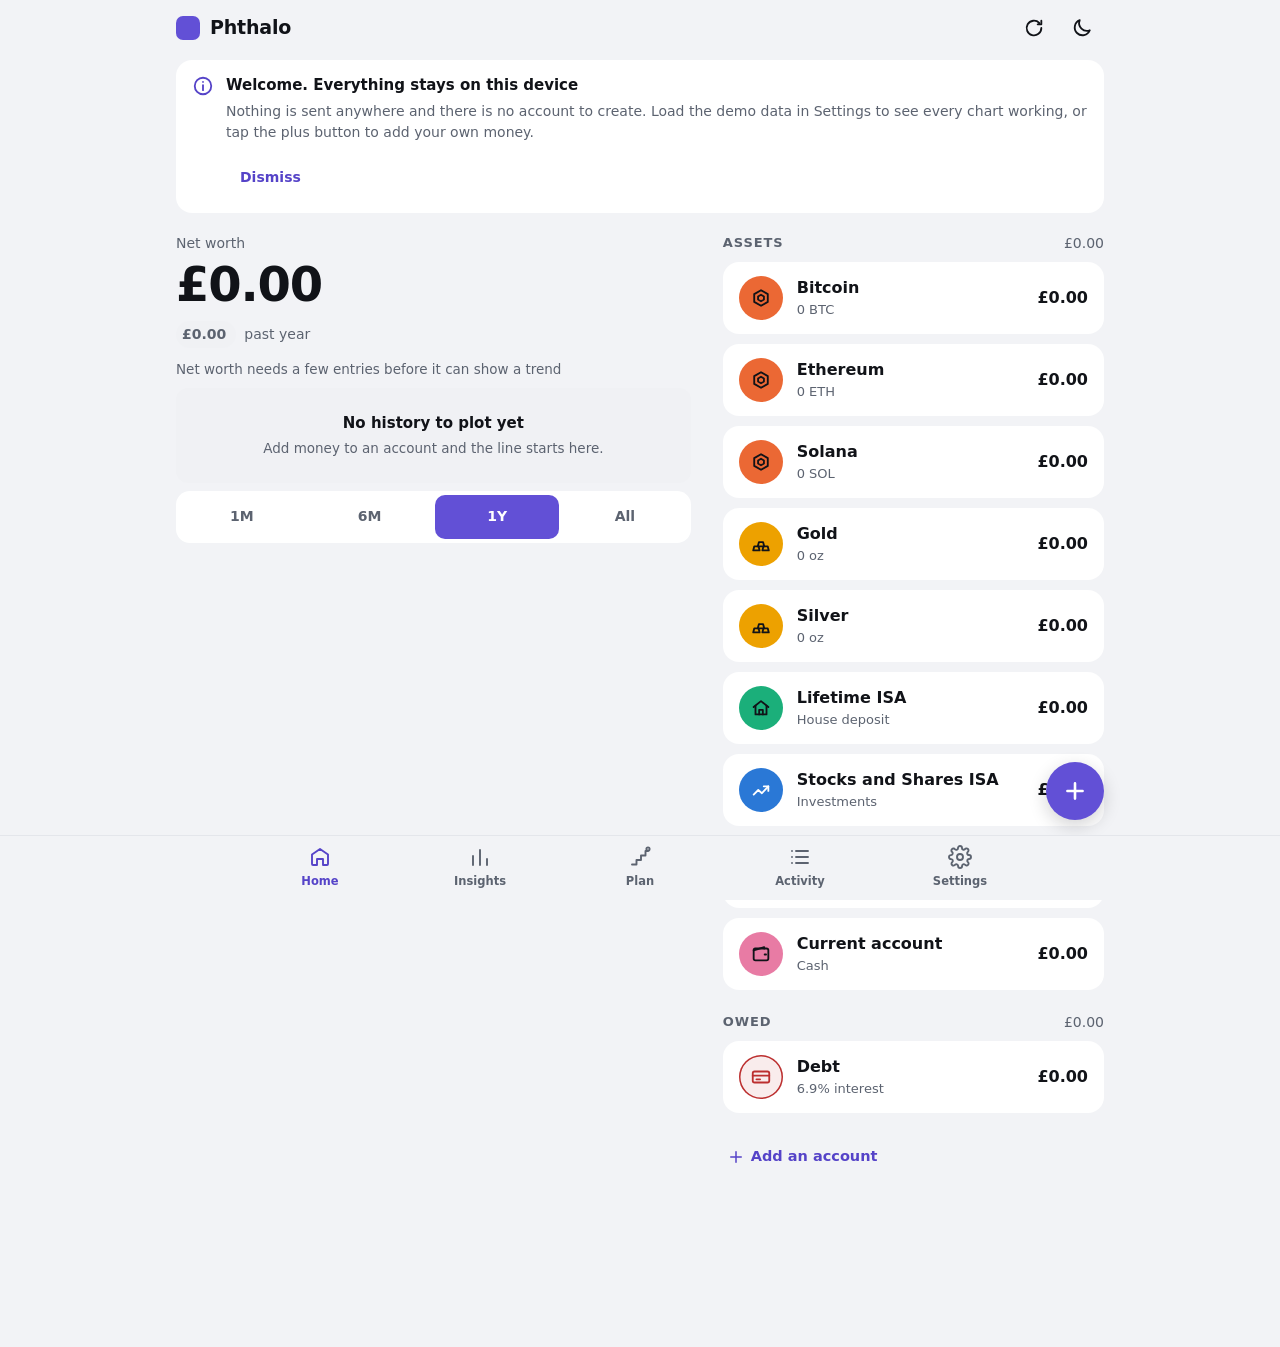
==== commit 3db7d2c9: "Add a long term plan, worked out month by month A Plan tab holds one plan: lines for each pot of mon" ====
--- a/index.html
+++ b/index.html
@@ -75,6 +75,7 @@
 <main class="shell" id="main">
   <section id="view-home" class="view" aria-label="Home"></section>
   <section id="view-insights" class="view" aria-label="Insights" hidden></section>
+  <section id="view-plan" class="view" aria-label="Plan" hidden></section>
   <section id="view-activity" class="view" aria-label="Activity" hidden></section>
   <section id="view-settings" class="view" aria-label="Settings" hidden></section>
   <section id="view-account" class="view" aria-label="Account" hidden></section>
@@ -98,6 +99,13 @@
       <path d="M5 20V11M12 20V5M19 20v-6" stroke-linecap="round"/>
     </svg>
     <span>Insights</span>
+  </button>
+  <button type="button" data-action="go" data-view="plan">
+    <svg viewBox="0 0 24 24" fill="none" stroke="currentColor" stroke-width="1.9" aria-hidden="true">
+      <path d="M4 19.5h4.5V15H13v-4.5h4.5V6H20" stroke-linecap="round" stroke-linejoin="round"/>
+      <circle cx="20" cy="4" r="1.6"/>
+    </svg>
+    <span>Plan</span>
   </button>
   <button type="button" data-action="go" data-view="activity">
     <svg viewBox="0 0 24 24" fill="none" stroke="currentColor" stroke-width="1.9" aria-hidden="true">
--- a/styles.css
+++ b/styles.css
@@ -123,6 +123,9 @@
   -webkit-font-smoothing: antialiased;
 }
 
+/* A component's own display rule must never beat the hidden attribute. */
+[hidden] { display: none !important; }
+
 h1, h2, h3 { line-height: 1.25; margin: 0; font-weight: 700; }
 p { margin: 0; }
 ul, ol, dl, dd { margin: 0; padding: 0; list-style: none; }
@@ -185,6 +188,7 @@
 
 .icon-button {
   width: var(--tap); height: var(--tap);
+  flex: none;                 /* never squeezed below the 44px target by a long title */
   display: grid; place-items: center;
   border: 0; border-radius: 50%;
   background: transparent; color: var(--ink);
@@ -550,6 +554,7 @@
 .data-table th:first-child, .data-table td:first-child { text-align: left; }
 .data-table th { font-size: 12px; color: var(--muted); font-weight: 650; text-transform: uppercase; letter-spacing: 0.05em; }
 .data-table tr:last-child td { border-bottom: 0; }
+.data-table td + td, .data-table th + th { white-space: nowrap; }
 
 /* ================= Goal rows in Insights ================= */
 
@@ -872,6 +877,86 @@
   max-height: 220px; color: var(--ink);
 }
 
+/* ================= Plan ================= */
+
+.plan-layout { display: grid; gap: 12px; }
+.plan-main, .plan-side { display: grid; gap: 12px; align-content: start; }
+.plan-main > .card + .card, .plan-side > .card + .card { margin-top: 0; }
+.plan-side > .section-head { margin: 8px 0 -4px; }
+.plan-start { display: grid; gap: 10px; max-width: 320px; margin: 0 auto; }
+
+/* The plan is the reference, so it is the quiet mark: a wide grey band
+   that your line and the forecast run along, visible even where they
+   sit right on top of it. */
+.line-plan { fill: none; stroke: var(--muted); stroke-opacity: 0.4; stroke-width: 7; stroke-linecap: round; stroke-linejoin: round; }
+.line-forecast { fill: none; stroke: var(--accent); stroke-width: 2; stroke-dasharray: 5 4; stroke-linecap: round; }
+.today-line { stroke: var(--axis); stroke-width: 1; stroke-dasharray: 3 3; }
+.legend li svg { flex: none; }
+
+.list-row.is-static { cursor: default; }
+.list-row.is-static:hover, .list-row.is-static:active { background: transparent; }
+.list-row.is-static .row-end { align-self: center; }
+.list-row.is-static .row-title, .list-group.is-wrapping .row-sub { white-space: normal; }
+
+.data-table tr.is-total td { font-weight: 700; border-top: 1.5px solid var(--axis); }
+
+.plan-alert {
+  display: grid; grid-template-columns: 20px 1fr; gap: 10px; align-items: start;
+  margin-top: 14px; padding: 12px;
+  background: var(--warning-wash); border-radius: 12px;
+}
+.plan-alert svg { width: 20px; height: 20px; color: var(--warning-text); margin-top: 1px; }
+.plan-alert p { font-size: 14.5px; color: var(--ink); }
+
+.plan-notes { display: grid; gap: 8px; font-size: 14px; color: var(--muted); padding-left: 18px; list-style: disc; }
+
+.plan-card {
+  width: 100%; display: grid; gap: 4px;
+  margin: 6px 0 4px; padding: 14px 16px;
+  background: var(--surface); border: 0; border-radius: var(--radius-card);
+  color: inherit; font: inherit; text-align: left; cursor: pointer;
+}
+.plan-card:hover, .plan-card:active { background: var(--raised); }
+.plan-card-head { display: flex; justify-content: space-between; align-items: center; gap: 10px; }
+.plan-card-name { font-weight: 700; font-size: 15.5px; }
+.plan-card-line { font-size: 14.5px; }
+.plan-card-next { font-size: 13.5px; color: var(--muted); }
+
+.button.is-quiet-danger { background: transparent; color: var(--negative-text); }
+.button.is-quiet-danger:hover { background: var(--negative-wash); }
+
+/* Ticks: the whole row is the target, and the box itself is 44px square. */
+fieldset.field { border: 0; padding: 0; margin: 0 0 16px; min-width: 0; }
+fieldset.field > legend { padding: 0; margin-bottom: 6px; }
+.check-list { display: grid; gap: 6px; }
+.check-row {
+  display: grid; grid-template-columns: 44px minmax(0, 1fr); gap: 10px; align-items: center;
+  min-height: 52px; padding: 4px 12px 4px 4px;
+  background: var(--raised); border-radius: var(--radius-control);
+  cursor: pointer;
+}
+.check-title { display: block; font-size: 15px; }
+.check-sub { display: block; font-size: 13px; color: var(--muted); }
+.check {
+  appearance: none; -webkit-appearance: none;
+  width: 44px; height: 44px; margin: 0;
+  border-radius: 10px; cursor: pointer;
+  background: transparent center / 26px 26px no-repeat;
+  /* An empty box drawn inside the 44px target. */
+  box-shadow: inset 0 0 0 9px var(--raised), inset 0 0 0 11px var(--muted);
+}
+.check:checked {
+  box-shadow: inset 0 0 0 9px var(--raised);
+  background-color: var(--accent);
+  background-size: 18px 18px;
+  background-image: url("data:image/svg+xml,%3Csvg xmlns='http://www.w3.org/2000/svg' viewBox='0 0 24 24' fill='none' stroke='%230F1013' stroke-width='3.2' stroke-linecap='round' stroke-linejoin='round'%3E%3Cpath d='M5 12.5l4.5 4.5L19 7.5'/%3E%3C/svg%3E");
+}
+:root[data-theme="light"] .check:checked {
+  background-image: url("data:image/svg+xml,%3Csvg xmlns='http://www.w3.org/2000/svg' viewBox='0 0 24 24' fill='none' stroke='%23FFFFFF' stroke-width='3.2' stroke-linecap='round' stroke-linejoin='round'%3E%3Cpath d='M5 12.5l4.5 4.5L19 7.5'/%3E%3C/svg%3E");
+}
+.check:focus-visible { outline: 2px solid var(--accent-text); outline-offset: -4px; }
+textarea.input { min-height: 96px; resize: vertical; line-height: 1.45; }
+
 /* ================= Wider screens ================= */
 
 @media (min-width: 900px) {
@@ -880,6 +965,7 @@
   .home-layout .section-head:first-child { margin-top: 6px; }
   .home-layout > #hero-slot { position: sticky; top: 64px; }
   .visual-list { grid-template-columns: repeat(2, minmax(0, 1fr)); align-items: start; }
+  .plan-layout { grid-template-columns: minmax(0, 1.35fr) minmax(0, 1fr); gap: 24px; align-items: start; }
   .sheet { border-radius: 22px; margin-bottom: 24px; }
   .sheet-backdrop { align-items: center; padding: 20px; }
   .fab { right: calc(50% - (var(--shell) / 2) + 16px); }
